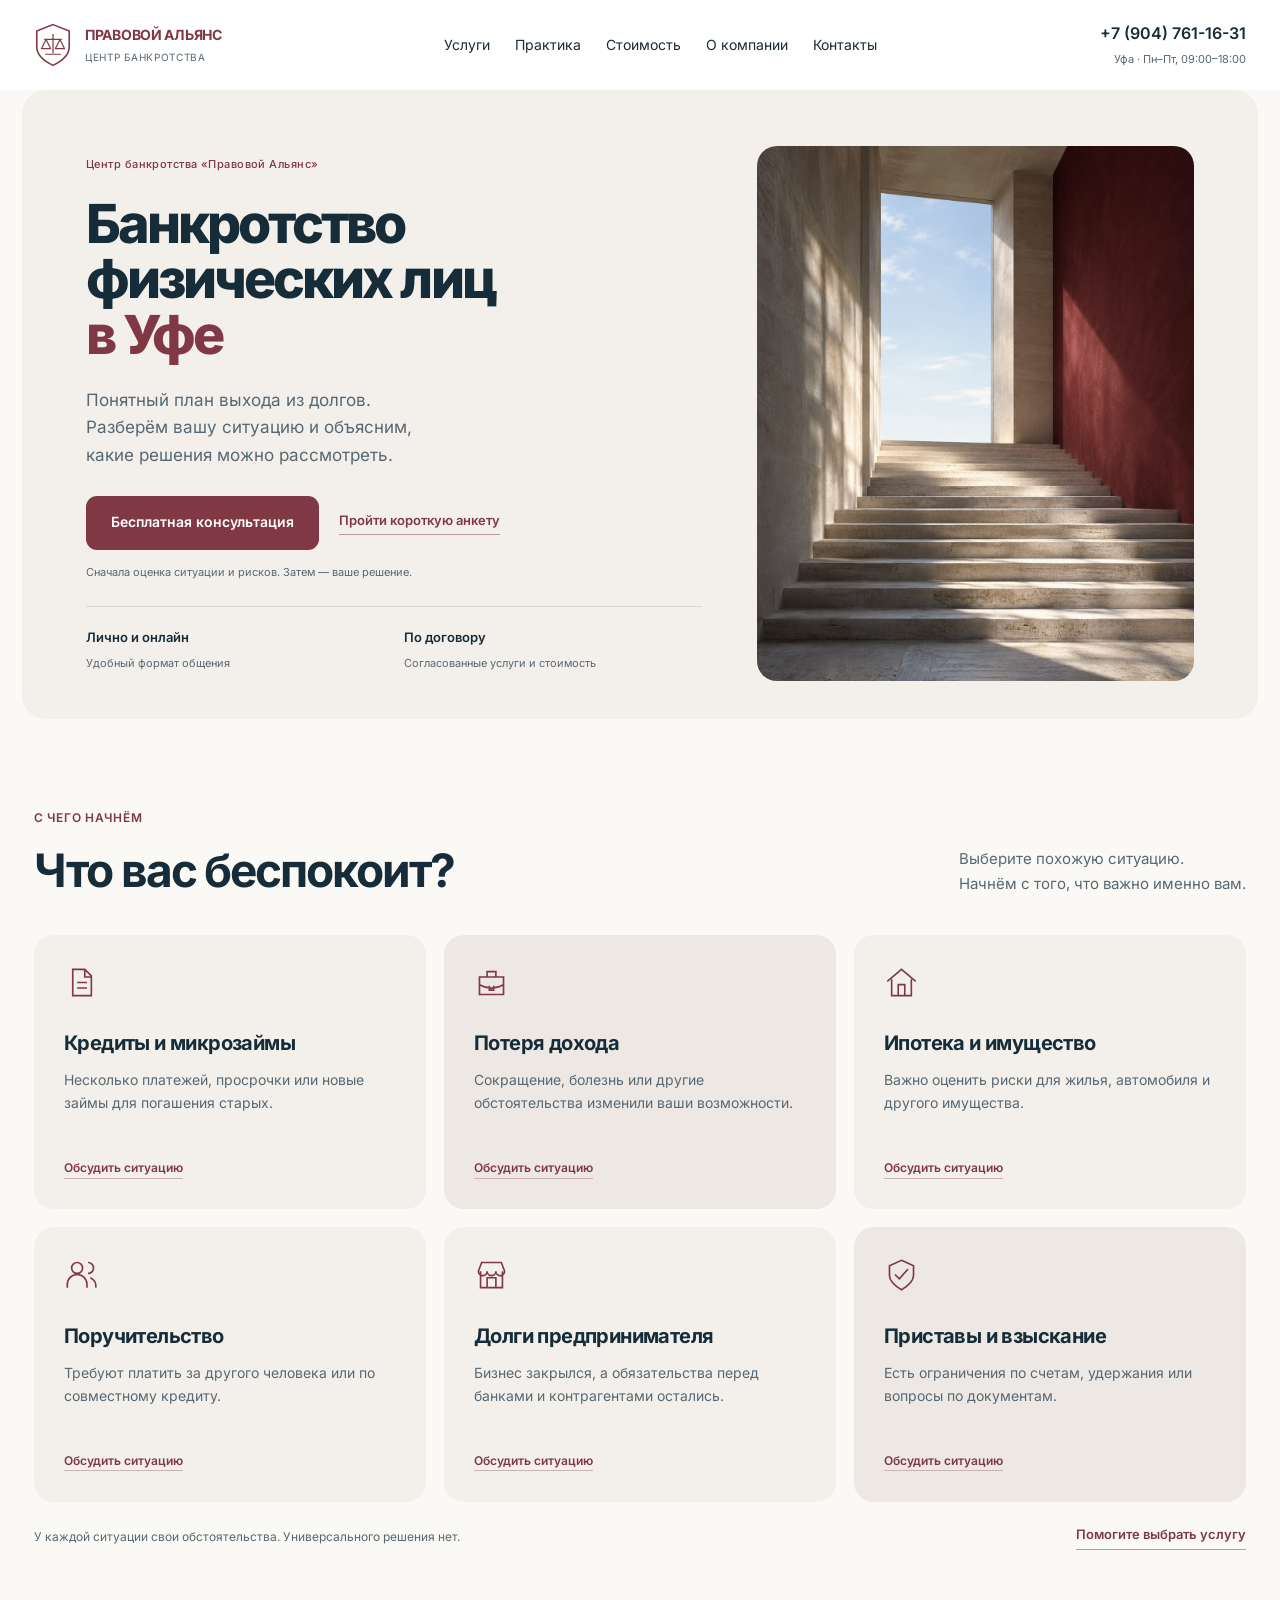
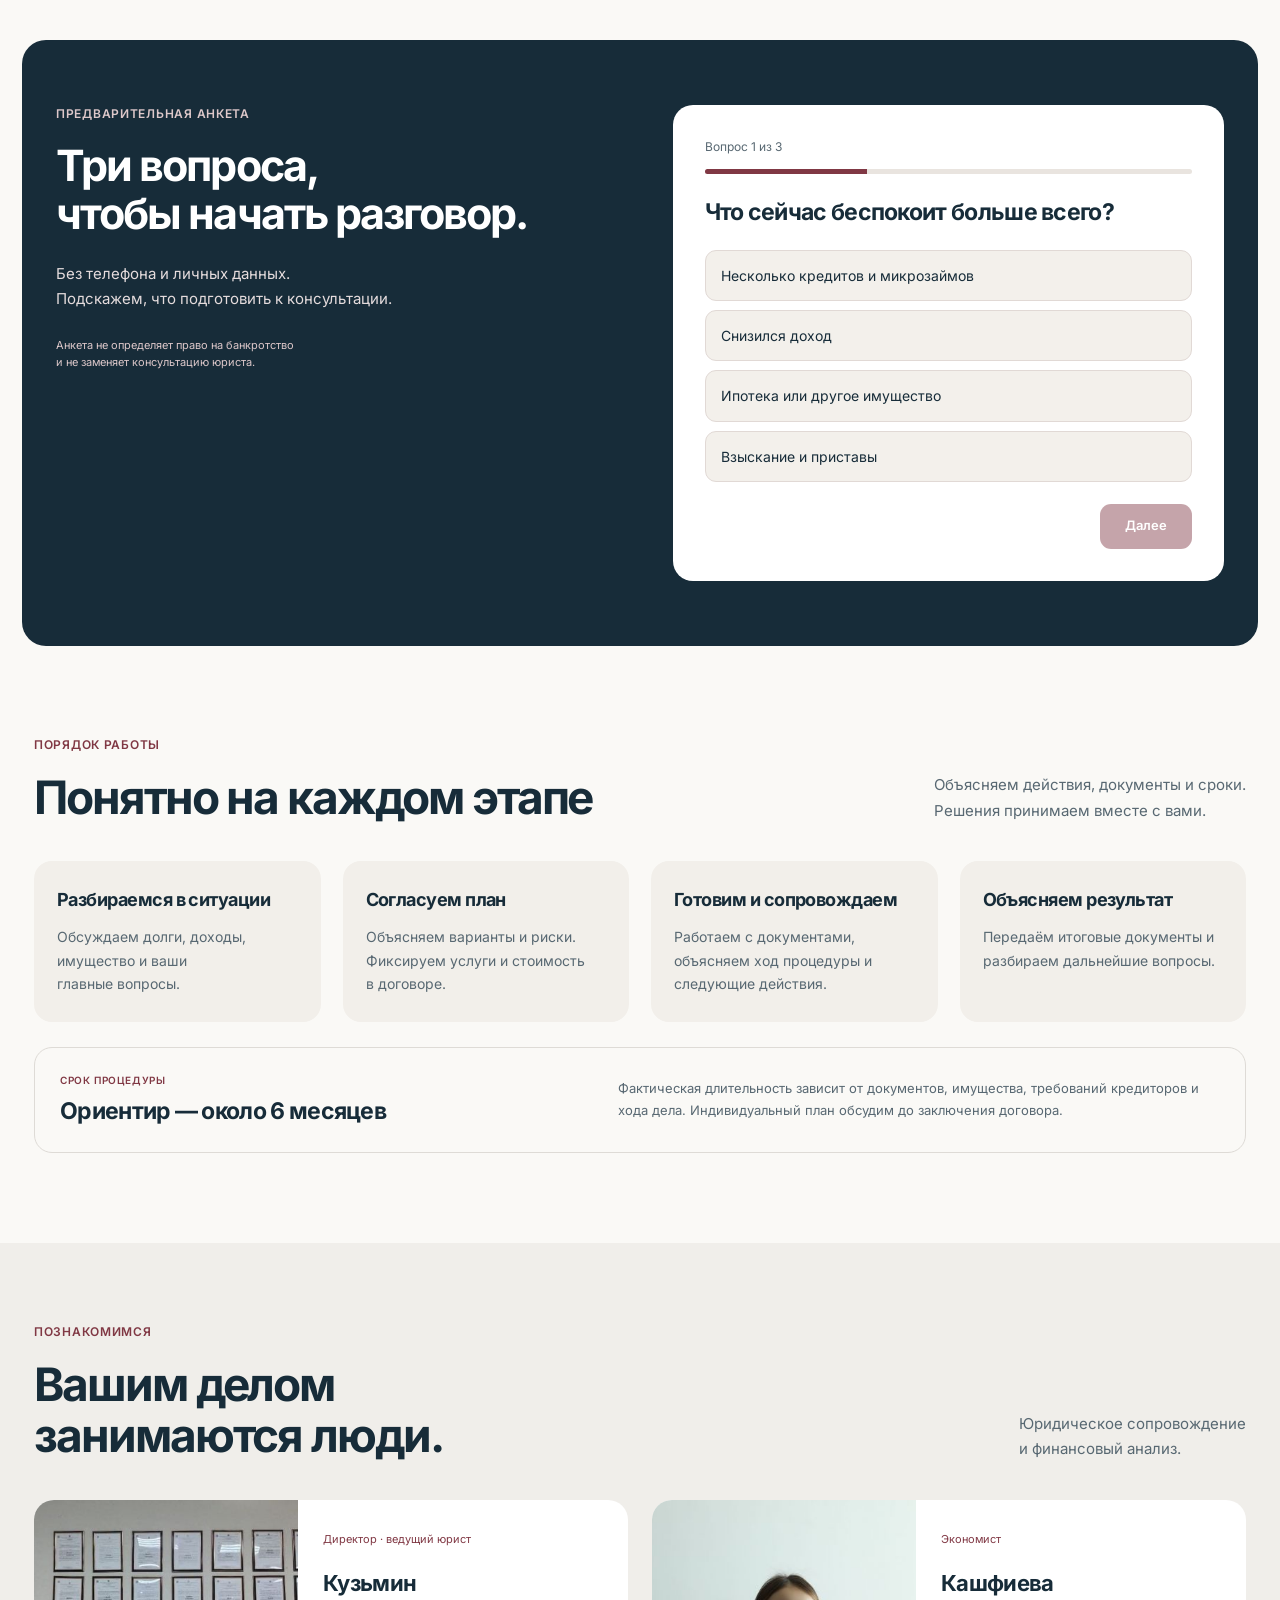
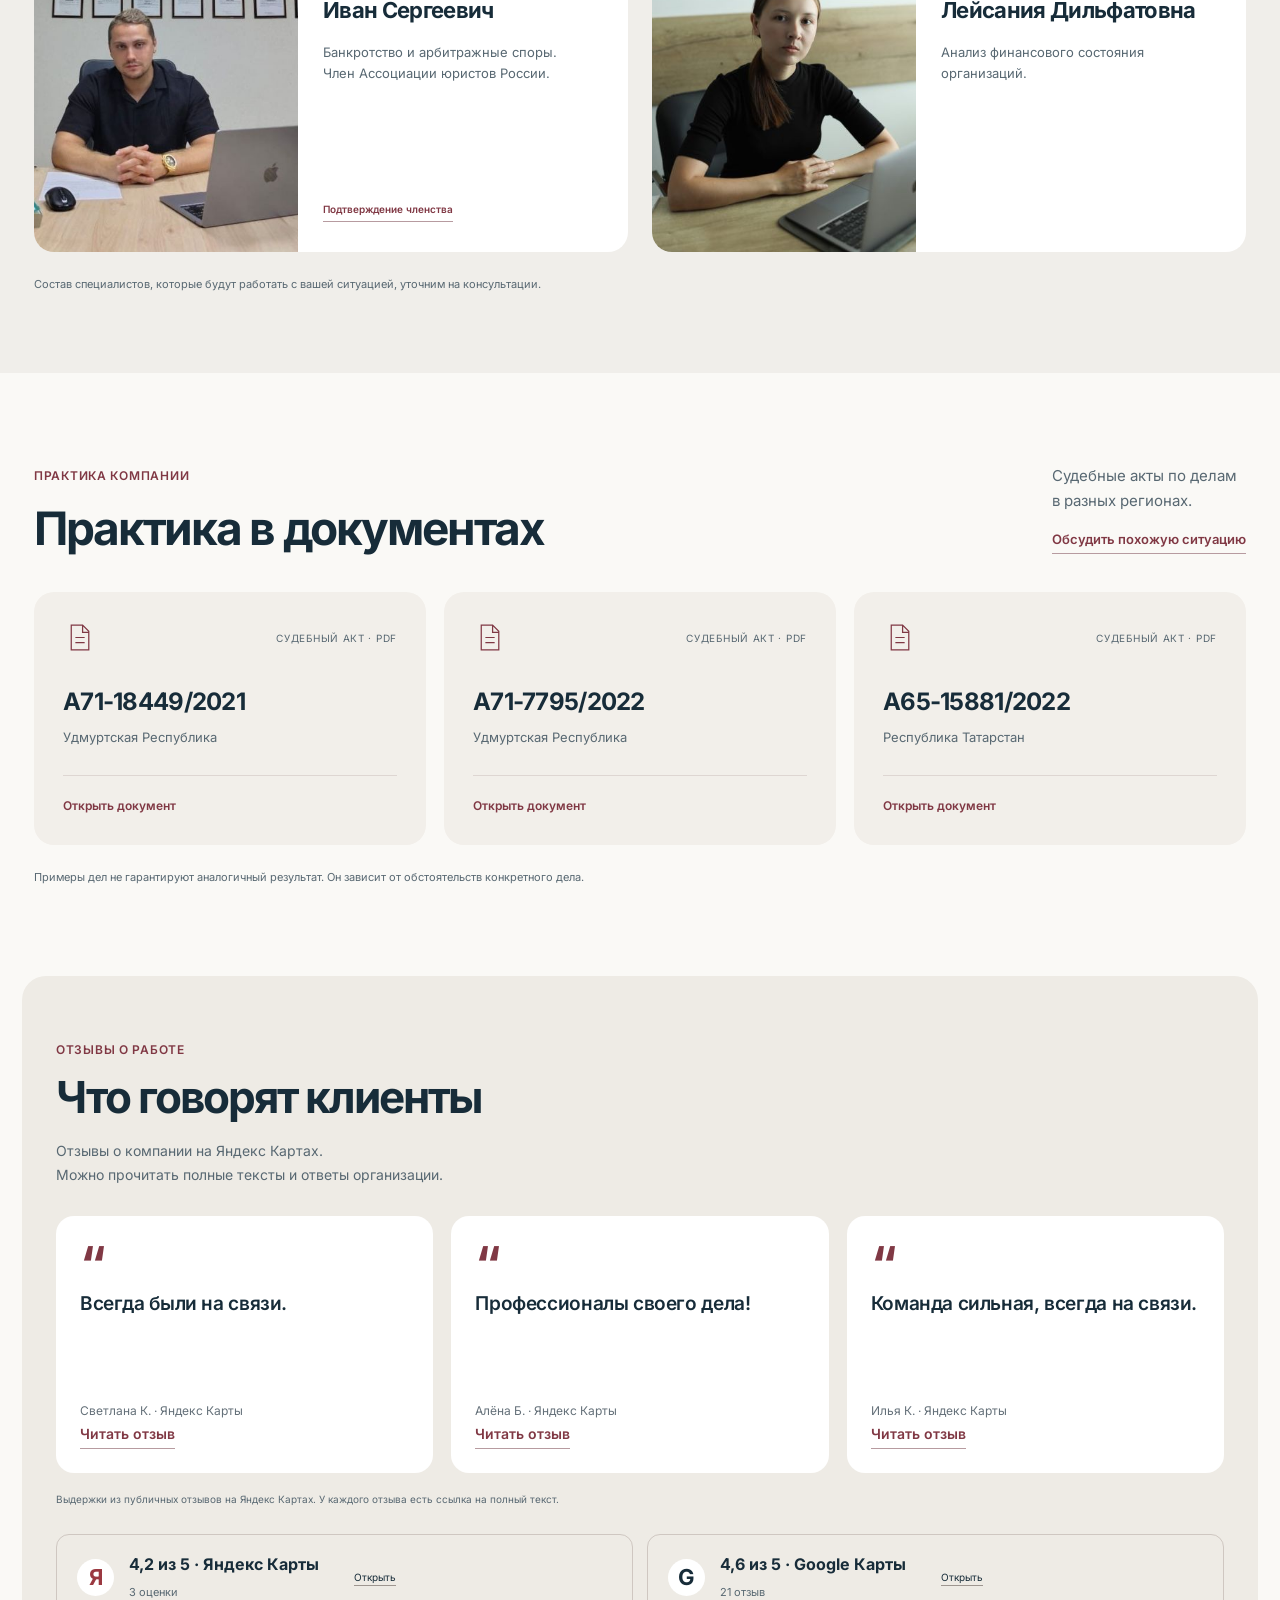
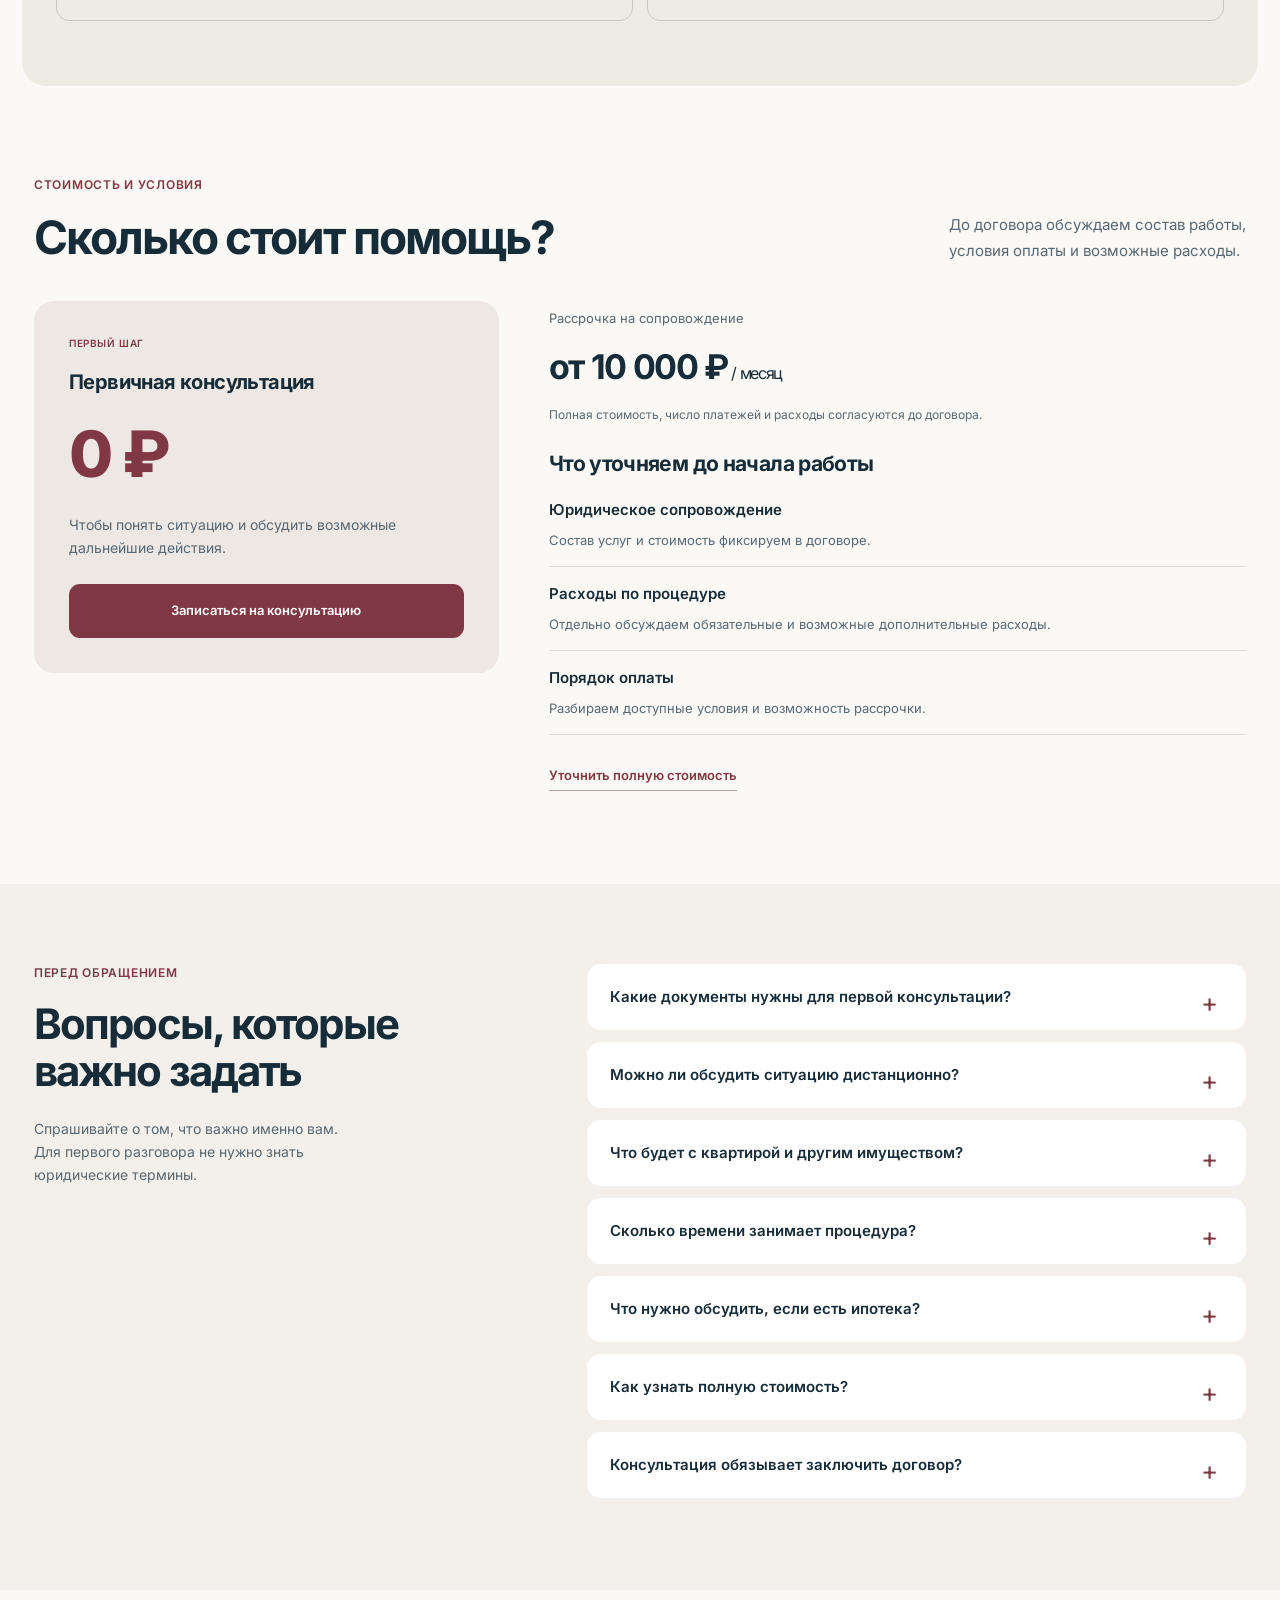
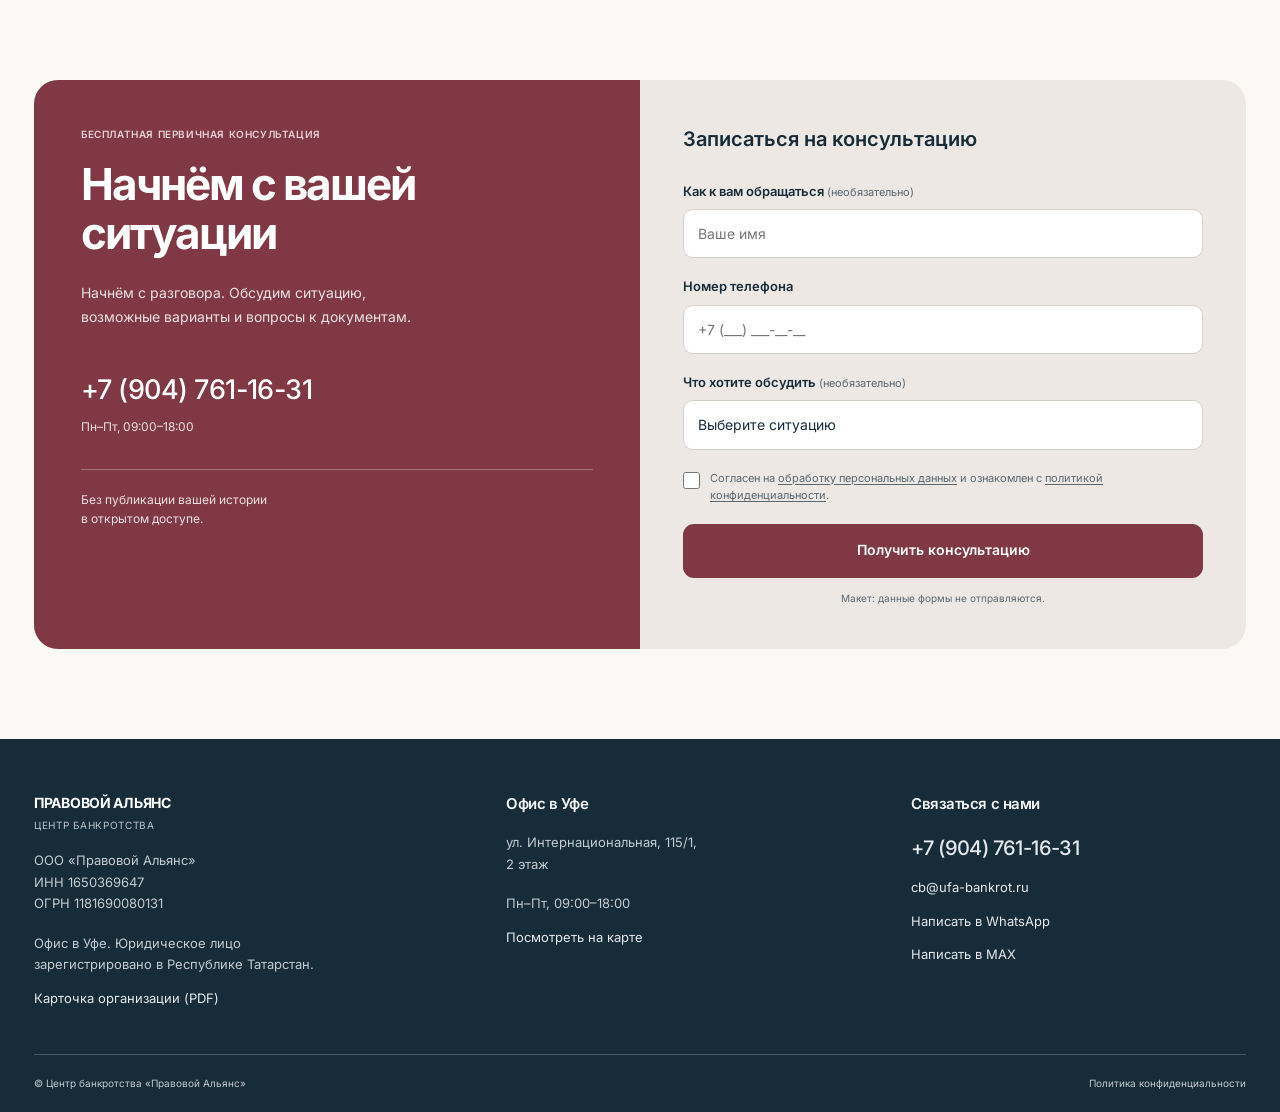
==== door.html @ 9d58b59b "Add alternative homepage with open doorway image" ====
<!doctype html>
<html lang="ru">
<head>
<meta charset="utf-8"><meta name="viewport" content="width=device-width,initial-scale=1">
<meta name="robots" content="noindex,nofollow"><meta name="theme-color" content="#172c39">
<title>Правовой Альянс — банкротство физических лиц в Уфе</title>
<meta name="description" content="Концепция главной страницы Центра банкротства «Правовой Альянс». Бесплатная первичная консультация в Уфе и дистанционно.">
<link rel="stylesheet" href="fonts.css"><link rel="stylesheet" href="styles.css?v=6">
<style>.hero-visual{padding-bottom:0!important}.hero-visual img{height:100%!important;object-position:center!important}</style></head>
<body>

<header class="header"><div class="wrap header-inner">
<a class="brand" href="#top" aria-label="Правовой Альянс — на главную"><svg width="41" height="48" viewBox="0 0 41 48" fill="none" aria-hidden="true"><path d="M20.5 2 38 9v17c0 9-9 16-17.5 20C12 42 3 35 3 26V9L20.5 2Z" stroke="currentColor" stroke-width="1.7"/><path d="M12 34h17M20.5 12v21M11 18h19M13 18 8 28h10l-5-10Zm15 0-5 10h10l-5-10Z" stroke="currentColor" stroke-width="1.3" stroke-linejoin="round"/></svg><span>ПРАВОВОЙ АЛЬЯНС<small>Центр банкротства</small></span></a>
<nav class="desktop-nav" aria-label="Основная навигация"><a href="#situations">Услуги</a><a href="#practice">Практика</a><a href="#price">Стоимость</a><a href="#team">О компании</a><a href="#contact">Контакты</a></nav>
<div class="header-contact"><a class="phone" href="tel:+79047611631">+7 (904) 761-16-31</a><span>Уфа · Пн–Пт, 09:00–18:00</span></div>
<button class="menu-toggle" id="menu-toggle" aria-label="Открыть меню" aria-expanded="false" aria-controls="mobile-nav"><span></span><span></span></button>
</div><nav id="mobile-nav" hidden aria-label="Мобильная навигация"><a href="#situations">Услуги</a><a href="#practice">Практика</a><a href="#price">Стоимость</a><a href="#team">О компании</a><a href="#contact">Контакты</a></nav></header>
<main id="top">
<section class="hero wrap">
<div class="hero-content"><p class="eyebrow"><span class="line"></span>Центр банкротства «Правовой Альянс»</p><h1>Банкротство<br> физических лиц<br> <span>в Уфе</span></h1><p class="hero-sub">Понятный план выхода из долгов.<br> Разберём вашу ситуацию и объясним,<br class="desktop-only"> какие решения можно рассмотреть.</p>
<div class="hero-actions"><a class="button primary" href="#consultation">Бесплатная консультация</a><a class="text-link" href="#quiz">Пройти короткую анкету</a></div><p class="microcopy">Сначала оценка ситуации и рисков. Затем — ваше решение.</p>
<div class="hero-facts"><div><strong>Лично и онлайн</strong><span>Удобный формат общения</span></div><div><strong>По договору</strong><span>Согласованные услуги и стоимость</span></div></div></div>
<div class="hero-visual"><div class="hero-wordmark" aria-hidden="true">ПРАВОВОЙ<br> АЛЬЯНС</div><img src="open-door.png" alt="Светлая лестница к открытому дверному проёму" fetchpriority="high"></div></section>
<section class="situations section wrap" id="situations"><div class="section-top"><div><p class="eyebrow">С чего начнём</p><h2>Что вас беспокоит?</h2></div><p class="section-lead">Выберите похожую ситуацию.<br> Начнём с того, что важно именно вам.</p></div>
<div class="situation-grid">
<button class="situation" data-situation="Кредиты и микрозаймы"><svg><use href="#i-doc"/></svg><h3>Кредиты и микрозаймы</h3><p>Несколько платежей, просрочки или новые займы для погашения старых.</p><span>Обсудить ситуацию</span></button>
<button class="situation" data-situation="Потеря дохода"><svg><use href="#i-case"/></svg><h3>Потеря дохода</h3><p>Сокращение, болезнь или другие обстоятельства изменили ваши возможности.</p><span>Обсудить ситуацию</span></button>
<button class="situation" data-situation="Ипотека и имущество"><svg><use href="#i-home"/></svg><h3>Ипотека и имущество</h3><p>Важно оценить риски для жилья, автомобиля и другого имущества.</p><span>Обсудить ситуацию</span></button>
<button class="situation" data-situation="Поручительство"><svg><use href="#i-people"/></svg><h3>Поручительство</h3><p>Требуют платить за другого человека или по совместному кредиту.</p><span>Обсудить ситуацию</span></button>
<button class="situation" data-situation="Долги предпринимателя"><svg><use href="#i-shop"/></svg><h3>Долги предпринимателя</h3><p>Бизнес закрылся, а обязательства перед банками и контрагентами остались.</p><span>Обсудить ситуацию</span></button>
<button class="situation" data-situation="Приставы и взыскание"><svg><use href="#i-shield"/></svg><h3>Приставы и взыскание</h3><p>Есть ограничения по счетам, удержания или вопросы по документам.</p><span>Обсудить ситуацию</span></button>
</div><div class="section-bottom"><p>У каждой ситуации свои обстоятельства. Универсального решения нет.</p><a href="#quiz" class="text-link">Помогите выбрать услугу</a></div></section>
<section class="quiz-section section" id="quiz"><div class="wrap quiz-grid"><div><p class="eyebrow">Предварительная анкета</p><h2>Три вопроса,<br> чтобы начать разговор.</h2><p>Без телефона и личных данных.<br> Подскажем, что подготовить к консультации.</p><span class="quiz-disclaimer">Анкета не определяет право на банкротство<br> и не заменяет консультацию юриста.</span></div><div class="quiz-card"><div class="quiz-progress" aria-label="Ход анкеты"><span class="quiz-step-text">Вопрос 1 из 3</span><div><i></i></div></div><h3 id="quiz-question" aria-live="polite"></h3><div id="quiz-options"></div><div class="quiz-controls"><button id="quiz-back" type="button" class="button secondary" hidden>Назад</button><button id="quiz-next" type="button" class="button primary">Далее</button></div><div id="quiz-result" hidden><h3>Вот с чего можно начать</h3><p id="quiz-summary"></p><ul id="quiz-checklist"></ul><a class="button primary" href="#consultation">Обсудить с юристом</a><button class="quiz-restart" type="button">Пройти заново</button></div></div></div></section><section class="consult-strip"><div class="wrap strip-inner"><div><p class="eyebrow">Первая консультация — бесплатно</p><h2>Разберём вашу ситуацию.<br> Обсудим возможные решения.</h2></div><div class="strip-details"><ul class="check-list"><li>Какие варианты стоит рассмотреть</li><li>Какие обстоятельства влияют на риски</li><li>Какие документы подготовить</li><li>Как складывается стоимость работы</li></ul><a href="#consultation" class="button light">Обсудить мою ситуацию</a></div></div></section>
<section class="section wrap process" id="process"><div class="section-top"><div><p class="eyebrow">Порядок работы</p><h2>Понятно на каждом этапе</h2></div><p class="section-lead">Объясняем действия, документы и сроки.<br> Решения принимаем вместе с вами.</p></div><div class="steps"><article><span class="step-dot"></span><h3>Разбираемся в ситуации</h3><p>Обсуждаем долги, доходы, имущество и ваши главные вопросы.</p></article><article><span class="step-dot"></span><h3>Согласуем план</h3><p>Объясняем варианты и риски. Фиксируем услуги и стоимость в договоре.</p></article><article><span class="step-dot"></span><h3>Готовим и сопровождаем</h3><p>Работаем с документами, объясняем ход процедуры и следующие действия.</p></article><article><span class="step-dot"></span><h3>Объясняем результат</h3><p>Передаём итоговые документы и разбираем дальнейшие вопросы.</p></article></div><div class="time-card"><div><span class="eyebrow">Срок процедуры</span><h3>Ориентир — около 6 месяцев</h3></div><p>Фактическая длительность зависит от документов, имущества, требований кредиторов и хода дела. Индивидуальный план обсудим до заключения договора.</p></div></section>
<section class="team-section" id="team"><div class="wrap"><div class="section-top"><div><p class="eyebrow">Познакомимся</p><h2>Вашим делом<br> занимаются люди.</h2></div><p class="section-lead">Юридическое сопровождение<br> и финансовый анализ.</p></div><div class="people-grid"><article class="person-card"><img src="ivan.jpeg" alt="Кузьмин Иван Сергеевич" loading="lazy"><div><span>Директор · ведущий юрист</span><h3>Кузьмин<br> Иван Сергеевич</h3><p>Банкротство и арбитражные споры.<br> Член Ассоциации юристов России.</p><a class="text-link" href="https://alrf16.ru/vruchenie-udostovereniya-chlena-ayur-5/" target="_blank" rel="noopener">Подтверждение членства</a></div></article><article class="person-card"><img src="leysania.jpg" alt="Кашфиева Лейсания Дильфатовна" loading="lazy"><div><span>Экономист</span><h3>Кашфиева<br> Лейсания Дильфатовна</h3><p>Анализ финансового состояния<br> организаций.</p></div></article></div><p class="section-footnote">Состав специалистов, которые будут работать с вашей ситуацией, уточним на консультации.</p></div></section>
<section class="section wrap practice" id="practice"><div class="section-top"><div><p class="eyebrow">Практика компании</p><h2>Практика в документах</h2></div><div><p class="section-lead">Судебные акты по делам<br> в разных регионах.</p><a class="text-link" href="#consultation">Обсудить похожую ситуацию</a></div></div><div class="case-grid">
<a class="case" href="A71-18449-2021.pdf" target="_blank" rel="noopener"><div class="doc-head"><svg><use href="#i-doc"/></svg><span>Судебный акт · PDF</span></div><h3>А71-18449/2021</h3><p>Удмуртская Республика</p><span class="case-link">Открыть документ</span></a>
<a class="case" href="A71-7795-2022.pdf" target="_blank" rel="noopener"><div class="doc-head"><svg><use href="#i-doc"/></svg><span>Судебный акт · PDF</span></div><h3>А71-7795/2022</h3><p>Удмуртская Республика</p><span class="case-link">Открыть документ</span></a>
<a class="case" href="A65-15881-2022.pdf" target="_blank" rel="noopener"><div class="doc-head"><svg><use href="#i-doc"/></svg><span>Судебный акт · PDF</span></div><h3>А65-15881/2022</h3><p>Республика Татарстан</p><span class="case-link">Открыть документ</span></a></div><p class="section-footnote">Примеры дел не гарантируют аналогичный результат. Он зависит от обстоятельств конкретного дела.</p></section>
<section class="reviews-section" id="reviews"><div class="wrap review-grid"><div><p class="eyebrow">Отзывы о работе</p><h2>Что говорят клиенты</h2><p>Отзывы о компании на Яндекс Картах.<br> Можно прочитать полные тексты и ответы организации.</p></div><div class="review-excerpts"><article><span class="quote-mark">“</span><blockquote>Всегда были на связи.</blockquote><p>Светлана К. · Яндекс Карты</p><a class="text-link review-source" href="https://yandex.com.ge/maps/org/243749210265/reviews?reviews%5BpublicId%5D=xudrmp04kevemx0e9jx2cjfwvg&amp;utm_source=review" target="_blank" rel="noopener" aria-label="Читать полный отзыв: Светлана К.">Читать отзыв</a></article><article><span class="quote-mark">“</span><blockquote>Профессионалы своего дела!</blockquote><p>Алёна Б. · Яндекс Карты</p><a class="text-link review-source" href="https://yandex.com.ge/maps/org/243749210265/reviews?reviews%5BpublicId%5D=649eyd5jb0n09py1egmyrx7hmc&amp;utm_source=review" target="_blank" rel="noopener" aria-label="Читать полный отзыв: Алёна Б.">Читать отзыв</a></article><article><span class="quote-mark">“</span><blockquote>Команда сильная, всегда на связи.</blockquote><p>Илья К. · Яндекс Карты</p><a class="text-link review-source" href="https://yandex.com.ge/maps/org/243749210265/reviews?reviews%5BpublicId%5D=hng1hm1mugz5e9rcgwqc24f4zw&amp;utm_source=review" target="_blank" rel="noopener" aria-label="Читать полный отзыв: Илья К.">Читать отзыв</a></article><small>Выдержки из публичных отзывов на Яндекс Картах. У каждого отзыва есть ссылка на полный текст.</small></div><div class="review-links"><a href="https://yandex.ru/maps/org/tsentr_bankrotstva/243749210265/reviews/" target="_blank" rel="noopener"><span class="review-icon ya">Я</span><div><strong>4,2 из 5 · Яндекс Карты</strong><small>3 оценки</small></div><span class="external-label">Открыть</span></a><a href="https://www.google.com/maps/place/%E2%9C%94%D0%91%D0%90%D0%9D%D0%9A%D0%A0%D0%9E%D0%A2%D0%A1%D0%A2%D0%92%D0%9E+%D0%A4%D0%98%D0%97%D0%98%D0%A7%D0%95%D0%A1%D0%9A%D0%98%D0%A5+%D0%9B%D0%98%D0%A6%7C%D0%A6%D0%B5%D0%BD%D1%82%D1%80+%D0%91%D0%B0%D0%BD%D0%BA%D1%80%D0%BE%D1%82%D1%81%D1%82%D0%B2%D0%B0/@54.7390733,55.9616724,926m/data=!3m1!1e3!4m6!3m5!1s0x43c16f59ecb9085b:0xac8a3d1f1ca92d43!8m2!3d54.8078779!4d56.1004873!16s%2Fg%2F11yhrl5j8z?entry=ttu&amp;g_ep=EgoyMDI2MDkxNS4wIKXMDSoASAFQAw%3D%3D" target="_blank" rel="noopener"><span class="review-icon">G</span><div><strong>4,6 из 5 · Google Карты</strong><small>21 отзыв</small></div><span class="external-label">Открыть</span></a></div></div></section>
<section class="section wrap price-section" id="price"><div class="section-top"><div><p class="eyebrow">Стоимость и условия</p><h2>Сколько стоит помощь?</h2></div><p class="section-lead">До договора обсуждаем состав работы,<br> условия оплаты и возможные расходы.</p></div><div class="price-grid"><div class="price-card"><span class="eyebrow">Первый шаг</span><h3>Первичная консультация</h3><div class="price-value">0 ₽</div><p>Чтобы понять ситуацию и обсудить возможные дальнейшие действия.</p><a href="#consultation" class="button primary">Записаться на консультацию</a></div><div class="price-explanation"><div class="monthly-price"><span>Рассрочка на сопровождение</span><strong>от 10 000 ₽<small> / месяц</small></strong><p>Полная стоимость, число платежей и расходы согласуются до договора.</p></div><h3>Что уточняем до начала работы</h3><dl><div><dt>Юридическое сопровождение</dt><dd>Состав услуг и стоимость фиксируем в договоре.</dd></div><div><dt>Расходы по процедуре</dt><dd>Отдельно обсуждаем обязательные и возможные дополнительные расходы.</dd></div><div><dt>Порядок оплаты</dt><dd>Разбираем доступные условия и возможность рассрочки.</dd></div></dl><a class="text-link" href="#consultation">Уточнить полную стоимость</a></div></div></section>
<section class="faq-section"><div class="wrap faq-grid"><div><p class="eyebrow">Перед обращением</p><h2>Вопросы, которые<br> важно задать</h2><p>Спрашивайте о том, что важно именно вам.<br> Для первого разговора не нужно знать<br> юридические термины.</p></div><div class="faq-list"><details><summary>Какие документы нужны для первой консультации?</summary><p>Можно начать с описания ситуации: какие есть долги, доходы и имущество. На консультации уточним, какие сведения и документы понадобятся дальше.</p></details><details><summary>Можно ли обсудить ситуацию дистанционно?</summary><p>Да. Формат первого разговора и дальнейшего обмена документами согласуем отдельно.</p></details><details><summary>Что будет с квартирой и другим имуществом?</summary><p>Это один из вопросов для индивидуального разбора. Сообщите об ипотеке, имуществе и недавних сделках: без этих сведений нельзя оценить вашу ситуацию.</p></details><details><summary>Сколько времени занимает процедура?</summary><p>Ориентир — около шести месяцев. Срок может меняться в зависимости от обстоятельств дела. До начала работы обсудим этапы и возможные причины задержек.</p></details><details><summary>Что нужно обсудить, если есть ипотека?</summary><p>Условия ипотечного договора, платежи, задолженность и другие обязательства. Возможные варианты оцениваются индивидуально: сохранение жилья нельзя обещать без изучения документов.</p></details><details><summary>Как узнать полную стоимость?</summary><p>Обсудим состав услуг и расходы применительно к вашей ситуации. Перед подписанием договора важно уточнить общую стоимость, порядок оплаты и что входит в сопровождение.</p></details><details><summary>Консультация обязывает заключить договор?</summary><p>На первом разговоре вы знакомитесь со специалистом и получаете информацию. Решение о дальнейшем сотрудничестве принимаете после обсуждения условий.</p></details></div></div></section>
<section class="consultation section wrap" id="consultation"><div class="consult-card"><div class="consult-copy"><p class="eyebrow">Бесплатная первичная консультация</p><h2>Начнём с вашей<br> ситуации</h2><p>Начнём с разговора. Обсудим ситуацию,<br> возможные варианты и вопросы к документам.</p><a class="consult-phone" href="tel:+79047611631">+7 (904) 761-16-31</a><span class="office-hours">Пн–Пт, 09:00–18:00</span><div class="consult-small">Без публикации вашей истории<br> в открытом доступе.</div></div><form id="consult-form" novalidate><p class="form-title">Записаться на консультацию</p><label for="name">Как к вам обращаться <span>(необязательно)</span></label><input id="name" name="name" autocomplete="given-name" placeholder="Ваше имя" maxlength="60"><label for="phone">Номер телефона</label><input id="phone" name="phone" type="tel" inputmode="tel" autocomplete="tel" placeholder="+7 (___) ___-__-__" required aria-describedby="phone-error"><p id="phone-error" class="field-error" hidden>Укажите номер телефона: от 10 до 15 цифр.</p><label for="situation">Что хотите обсудить <span>(необязательно)</span></label><select id="situation" name="situation"><option value="">Выберите ситуацию</option><option>Кредиты и микрозаймы</option><option>Потеря дохода</option><option>Ипотека и имущество</option><option>Поручительство</option><option>Долги предпринимателя</option><option>Приставы и взыскание</option><option>Другой вопрос</option></select><label class="consent"><input id="consent" type="checkbox" required><span>Согласен на <a href="soglasie-na-obrabotku-personalnyh-dannyh-1.pdf" target="_blank" rel="noopener">обработку персональных данных</a> и ознакомлен с <a href="politika-1.pdf" target="_blank" rel="noopener">политикой конфиденциальности</a>.</span></label><p id="consent-error" class="field-error" hidden>Для записи необходимо ваше согласие.</p><button type="submit" class="button primary">Получить консультацию</button><p class="form-note">Макет: данные формы не отправляются.</p><div class="form-result" id="form-result" role="status" hidden></div></form></div></section>
</main>
<footer id="contact"><div class="wrap"><div class="footer-top"><div><a class="brand" href="#top"><span>ПРАВОВОЙ АЛЬЯНС<small>Центр банкротства</small></span></a><p>ООО «Правовой Альянс»<br> ИНН 1650369647<br> ОГРН 1181690080131</p><p class="registration-note">Офис в Уфе. Юридическое лицо зарегистрировано в Республике Татарстан.</p><a href="organization-card.pdf" download>Карточка организации (PDF)</a></div><div><h3>Офис в Уфе</h3><p>ул. Интернациональная, 115/1,<br> 2 этаж</p><p>Пн–Пт, 09:00–18:00</p><a href="https://yandex.ru/maps/?text=%D0%A3%D1%84%D0%B0%2C%20%D0%98%D0%BD%D1%82%D0%B5%D1%80%D0%BD%D0%B0%D1%86%D0%B8%D0%BE%D0%BD%D0%B0%D0%BB%D1%8C%D0%BD%D0%B0%D1%8F%20%D1%83%D0%BB%D0%B8%D1%86%D0%B0%2C%20115/1" target="_blank" rel="noopener">Посмотреть на карте</a></div><div><h3>Связаться с нами</h3><a class="footer-phone" href="tel:+79047611631">+7 (904) 761-16-31</a><a href="mailto:cb@ufa-bankrot.ru">cb@ufa-bankrot.ru</a><a href="https://wa.me/79047611631" target="_blank" rel="noopener">Написать в WhatsApp</a><a href="https://max.ru/u/f9LHodD0cOLj_3RrU-ZdIrOv7_N4XX3JvkWIvaywaDRDBXYqWbXvtmwa2tY" target="_blank" rel="noopener">Написать в MAX</a></div></div><div class="footer-bottom"><span>© Центр банкротства «Правовой Альянс»</span><a href="politika-1.pdf" target="_blank" rel="noopener">Политика конфиденциальности</a></div></div></footer>
<div class="mobile-cta"><a href="tel:+79047611631">Позвонить</a><a href="#consultation">Бесплатная консультация</a></div>

<svg class="svg-library" xmlns="http://www.w3.org/2000/svg"><symbol id="i-doc" viewBox="0 0 32 32"><path d="M8 4h11l6 6v18H8V4Zm11 0v7h6M12 16h9M12 21h9"/></symbol><symbol id="i-case" viewBox="0 0 32 32"><path d="M5 11h22v16H5V11Zm7 0V6h8v5M5 18c7 4 15 4 22 0M14 19v4h4v-4"/></symbol><symbol id="i-home" viewBox="0 0 32 32"><path d="m3 15 13-11 13 11M7 13v15h18V13M13 28V18h6v10"/></symbol><symbol id="i-people" viewBox="0 0 32 32"><circle cx="12" cy="10" r="5"/><path d="M3 28v-3a9 9 0 0 1 18 0v3M22 5a5 5 0 0 1 0 10M24 19a8 8 0 0 1 5 9"/></symbol><symbol id="i-shop" viewBox="0 0 32 32"><path d="M6 13v15h20V13M4 13l3-8h18l3 8M4 13a4 4 0 0 0 8 0 4 4 0 0 0 8 0 4 4 0 0 0 8 0M12 28v-9h8v9"/></symbol><symbol id="i-shield" viewBox="0 0 32 32"><path d="m16 3 11 5v9c0 6-6 10-11 13C11 27 5 23 5 17V8l11-5Z"/><path d="m10 16 4 4 8-9"/></symbol></svg>
<script src="app.js"></script>
</body></html>
---- fonts.css ----
@font-face {
  font-family: 'Inter';
  font-style: normal;
  font-weight: 400;
  font-display: swap;
  src: url(inter-0.woff2) format('truetype');
}
@font-face {
  font-family: 'Inter';
  font-style: normal;
  font-weight: 500;
  font-display: swap;
  src: url(inter-1.woff2) format('truetype');
}
@font-face {
  font-family: 'Inter';
  font-style: normal;
  font-weight: 600;
  font-display: swap;
  src: url(inter-2.woff2) format('truetype');
}
@font-face {
  font-family: 'Inter';
  font-style: normal;
  font-weight: 700;
  font-display: swap;
  src: url(inter-3.woff2) format('truetype');
}
@font-face {
  font-family: 'Inter';
  font-style: normal;
  font-weight: 800;
  font-display: swap;
  src: url(inter-4.woff2) format('truetype');
}
---- styles.css ----
:root{--ink:#172c39;--muted:#586872;--wine:#803844;--wine-dark:#632933;--paper:#faf9f6;--line:#dcdedc;--serif:Georgia,'Times New Roman',serif;--sans:Arial,Helvetica,sans-serif}*{box-sizing:border-box}html{scroll-behavior:smooth;scroll-padding-top:100px}body{margin:0;color:var(--ink);font:17px/1.65 var(--sans);background:var(--paper)}a{color:inherit;text-decoration:none}button,input,select{font:inherit}button,a,input,select,summary{-webkit-tap-highlight-color:transparent}button{cursor:pointer}a:focus-visible,button:focus-visible,summary:focus-visible,input:focus-visible,select:focus-visible{outline:3px solid #b97d40;outline-offset:5px}img{display:block;max-width:100%}p,h1,h2,h3{margin:0}h1,h2{font-family:var(--serif);font-weight:400;letter-spacing:-.045em;line-height:1.12}h1{font-size:clamp(46px,4.65vw,70px)}h1 em{color:var(--wine);font-weight:400}h2{font-size:clamp(36px,3.5vw,49px)}h3{font-size:20px;line-height:1.35;letter-spacing:-.02em}p{text-wrap:pretty}.wrap{max-width:1232px;margin:auto;padding:0 36px}.section{padding-top:100px;padding-bottom:100px}.eyebrow{font:600 12px/1.5 var(--sans);letter-spacing:.14em;text-transform:uppercase;color:var(--wine);margin-bottom:22px}.preview-bar{min-height:31px;background:var(--ink);color:#e7edf0;text-align:center;display:flex;align-items:center;justify-content:center;gap:20px;font-size:11px;letter-spacing:.03em;padding:5px 15px}.preview-bar span{opacity:.65}.preview-bar button{border:0;background:none;color:#e7edf0;border-bottom:1px solid #aab8bf;padding:0;font-size:11px}.header{background:rgba(250,249,246,.97);border-bottom:1px solid var(--line);position:sticky;top:0;z-index:20;backdrop-filter:blur(12px)}.header-inner{height:96px;display:flex;align-items:center;justify-content:space-between;gap:24px}.brand{display:flex;align-items:center;gap:13px;color:var(--wine);flex-shrink:0}.brand>span{font-size:15px;letter-spacing:.05em;font-weight:700;line-height:1.3}.brand small{display:block;font-size:11px;letter-spacing:.11em;font-weight:400;color:var(--ink);text-transform:uppercase;margin-top:7px}.desktop-nav{display:flex;gap:23px;font-size:13px}.desktop-nav a{padding:14px 0}.desktop-nav a:hover{color:var(--wine)}.header-contact{text-align:right;line-height:1.35}.phone{font-size:17px;font-weight:600;white-space:nowrap}.header-contact span{display:block;font-size:11px;color:var(--muted);margin-top:7px}.menu-toggle{display:none}.hero{padding-top:54px;padding-bottom:65px;display:grid;grid-template-columns:1.22fr 1fr;gap:34px;align-items:stretch}.hero-content{padding:24px 0 0}.hero .eyebrow{display:flex;align-items:center;gap:12px;font-size:11px}.line{width:31px;height:1px;background:var(--wine)}.hero-sub{font-size:18px;color:var(--muted);line-height:1.7;margin-top:26px}.hero-actions{display:flex;align-items:center;gap:26px;margin-top:32px}.button{display:inline-flex;align-items:center;justify-content:center;min-height:54px;padding:14px 24px;border:1px solid transparent;font-size:14px;line-height:1.35;font-weight:600;transition:background .2s,transform .2s;cursor:pointer;border-radius:2px}.button:hover{transform:translateY(-2px)}.primary{background:var(--wine);color:white}.primary:hover{background:var(--wine-dark)}.text-link{font-size:13px;font-weight:600;border-bottom:1px solid #a8b0b3;padding-bottom:4px;line-height:1.5;display:inline-block}.text-link:hover{color:var(--wine);border-color:var(--wine)}.microcopy{font-size:12px;color:var(--muted);margin-top:13px}.hero-facts{display:flex;gap:32px;border-top:1px solid var(--line);margin-top:38px;padding-top:24px}.hero-facts div{flex:1}.hero-facts strong{display:block;font-size:13px;font-weight:600}.hero-facts span{font-size:11px;color:var(--muted)}.hero-visual{position:relative;min-height:590px;background:#e7e4df;overflow:hidden}.hero-visual img{width:100%;height:100%;position:absolute;object-fit:cover}.visual-caption{position:absolute;bottom:23px;left:25px;right:25px;background:rgba(250,249,246,.94);backdrop-filter:blur(10px);padding:20px 22px;border-left:2px solid var(--wine)}.visual-caption span{font-size:10px;text-transform:uppercase;letter-spacing:.15em;color:var(--wine)}.visual-caption p{margin-top:7px;line-height:1.45;font-size:18px}.visual-caption strong{font-weight:500}.section-top{display:flex;justify-content:space-between;align-items:flex-end;gap:36px;margin-bottom:42px}.section-lead{font-size:15px;line-height:1.8;color:var(--muted);max-width:440px}.situations{border-top:1px solid var(--line)}.situation-grid{display:grid;grid-template-columns:repeat(3,1fr);gap:0;border-top:1px solid var(--line);border-left:1px solid var(--line)}.situation{padding:29px 28px 25px;background:transparent;border:0;border-bottom:1px solid var(--line);border-right:1px solid var(--line);text-align:left;color:var(--ink);transition:background .2s}.situation:hover{background:#eeefeb}.situation svg{width:34px;height:34px;stroke:var(--wine);stroke-width:1.25;fill:none;margin-bottom:18px}.situation h3{font-size:18px}.situation p{font-size:14px;color:var(--muted);margin-top:11px;line-height:1.7;min-height:70px}.situation>span{font-size:11px;color:var(--wine);font-weight:600;display:inline-block;margin-top:19px;border-bottom:1px solid #cbb2b6}.section-bottom{display:flex;justify-content:space-between;gap:22px;margin-top:23px;align-items:center}.section-bottom p,.section-footnote{font-size:12px;color:var(--muted)}.consult-strip{background:var(--ink);color:white;padding:64px 0}.strip-inner{display:grid;grid-template-columns:1.2fr 1fr;align-items:center;gap:70px}.consult-strip .eyebrow{color:#d2a9ad}.consult-strip h2{font-size:41px;line-height:1.2}.check-list{list-style:none;margin:0 0 26px;padding:0;font-size:14px}.check-list li{position:relative;padding-left:27px;margin:9px 0;color:#dce3e7}.check-list li:before{content:'✓';position:absolute;left:0;color:#d2a9ad}.light{background:#faf9f6;color:var(--ink)}.light:hover{background:#e3e9ea}.steps{display:grid;grid-template-columns:repeat(4,1fr);gap:30px}.steps article{border-top:1px solid var(--line);position:relative;padding-top:32px}.step-dot{width:8px;height:8px;background:var(--wine);border-radius:50%;position:absolute;top:-4px;left:0;box-shadow:0 0 0 6px var(--paper)}.steps h3{font-size:17px;margin-bottom:13px;max-width:190px}.steps p{font-size:14px;color:var(--muted)}.team-section{background:#eceeea;padding:80px 0}.team-grid{display:grid;grid-template-columns:1fr 1.2fr;gap:76px;align-items:center}.team-photo{position:relative}.team-photo img{width:100%;height:465px;object-fit:cover;object-position:center 70%}.team-photo>p{font-size:11px;color:var(--muted);margin-top:11px}.team-copy h2{font-size:42px}.large-copy{font-family:var(--serif);font-size:25px;line-height:1.3;margin-top:25px}.team-copy>p:not(.eyebrow):not(.large-copy){font-size:15px;color:var(--muted);margin-top:14px;max-width:470px}.person{border-left:2px solid var(--wine);padding-left:20px;margin:27px 0 18px}.person>span{font-size:11px;color:var(--muted)}.person h3{font-size:19px;margin:3px 0}.person p{font-size:12px;color:var(--muted)}.team-note{border-top:1px solid #d2d7d3;display:flex;gap:15px;margin-top:27px;padding-top:20px}.team-note svg{width:30px;height:30px;stroke:var(--wine);fill:none;stroke-width:1.2;flex-shrink:0}.team-note p{font-size:12px;color:var(--muted)}.practice .section-top .text-link{margin-top:20px}.case-grid{display:grid;grid-template-columns:repeat(3,1fr);gap:20px}.case{background:white;border:1px solid var(--line);padding:27px 25px;transition:border-color .2s}.case:hover{border-color:var(--wine)}.doc-head{display:flex;align-items:center;justify-content:space-between;margin-bottom:32px}.doc-head svg{width:33px;height:33px;stroke:var(--wine);stroke-width:1.2;fill:none}.doc-head span{font-size:10px;text-transform:uppercase;letter-spacing:.07em;color:var(--muted)}.case h3{font-family:var(--serif);font-size:26px;font-weight:400;letter-spacing:-.03em}.case p{font-size:12px;color:var(--muted);margin-top:8px}.case-link{display:block;border-top:1px solid var(--line);padding-top:20px;margin-top:27px;font-size:12px;font-weight:600;color:var(--wine)}.section-footnote{margin-top:23px}.reviews-section{background:#f0eeea;padding:55px 0}.review-grid{display:grid;grid-template-columns:1.2fr 1fr;gap:65px;align-items:center}.reviews-section .eyebrow{margin-bottom:14px}.reviews-section h2{font-size:40px}.reviews-section p:not(.eyebrow){font-size:14px;color:var(--muted);margin-top:17px}.review-links>a{display:flex;align-items:center;gap:18px;padding:20px 0;border-bottom:1px solid #d4d6d2}.review-links>a:first-child{border-top:1px solid #d4d6d2}.review-icon{font-size:25px;font-weight:700;display:flex;align-items:center;justify-content:center;width:43px;height:43px;background:white;border-radius:50%}.ya{color:#9b3941}.gis{color:#3e6959}.review-links strong{font-size:16px;display:block}.review-links small{font-size:11px;color:var(--muted)}.external-label{margin-left:auto;font-size:11px;border-bottom:1px solid #a8b0b3}.price-grid{display:grid;grid-template-columns:1fr 1.2fr;gap:60px;align-items:start}.price-card{background:#f0eeea;border-top:3px solid var(--wine);padding:33px}.price-card h3{font-size:19px}.price-card .eyebrow{display:block;font-size:10px;margin-bottom:18px}.price-value{font-family:var(--serif);font-size:48px;letter-spacing:-.04em;margin:15px 0}.price-card p{font-size:14px;color:var(--muted);margin-bottom:25px}.price-explanation{padding:3px 0}.price-explanation h3{font-size:22px;margin-bottom:5px}.price-explanation dl{margin:0 0 26px}.price-explanation dl>div{padding:20px 0;border-bottom:1px solid var(--line)}dt{font-size:15px;font-weight:600}dd{font-size:13px;color:var(--muted);margin:7px 0 0}.faq-section{padding:80px 0;background:#f0f2ef}.faq-grid{display:grid;grid-template-columns:1fr 1.35fr;gap:65px}.faq-grid h2{font-size:43px}.faq-grid>div>p:not(.eyebrow){font-size:14px;color:var(--muted);margin-top:23px}.faq-list{border-top:1px solid #cdd4d0}.faq-list details{border-bottom:1px solid #cdd4d0}.faq-list summary{font-size:15px;font-weight:600;list-style:none;padding:23px 37px 23px 0;cursor:pointer;position:relative;line-height:1.6}.faq-list summary::-webkit-details-marker{display:none}.faq-list summary:after{content:'+';position:absolute;right:5px;top:18px;font-size:26px;font-weight:400;color:var(--wine)}.faq-list details[open] summary:after{content:'−'}.faq-list details p{font-size:14px;color:var(--muted);padding:0 30px 24px 0}.consult-card{display:grid;grid-template-columns:1fr 1fr;background:white;border:1px solid var(--line)}.consult-copy{padding:52px 45px;background:var(--ink);color:white}.consult-copy .eyebrow{color:#d2a9ad;font-size:10px}.consult-copy h2{font-size:48px}.consult-copy>p:not(.eyebrow){font-size:14px;color:#c9d3d8;margin-top:23px}.consult-phone{font-size:25px;display:block;margin-top:40px;font-weight:500;letter-spacing:-.03em}.office-hours{font-size:12px;color:#b3c0c8}.consult-small{font-size:12px;color:#b3c0c8;line-height:1.6;border-top:1px solid #3c4c57;padding-top:20px;margin-top:30px}.consult-card form{padding:42px}.form-title{font-size:20px;font-weight:600;margin-bottom:25px}.consult-card label{display:block;font-size:12px;font-weight:600;margin-bottom:7px}.consult-card label>span{color:var(--muted);font-weight:400;font-size:11px}.consult-card input:not([type=checkbox]),.consult-card select{width:100%;min-height:48px;border:1px solid #cbd1d0;background:#fafaf8;padding:12px 14px;font-size:14px;color:var(--ink);margin-bottom:18px;border-radius:2px}.consult-card select{appearance:none;background-image:url("data:image/svg+xml,%3Csvg xmlns='http://www.w3.org/2000/svg' width='12' height='8' fill='none' stroke='%23586872'%3E%3Cpath d='m1 1 5 5 5-5'/%3E%3C/svg%3E");background-repeat:no-repeat;background-position:right 14px center;padding-right:32px}.consult-card .consent{display:flex;gap:10px;align-items:flex-start;margin:2px 0 19px}.consent input{width:17px;height:17px;flex-shrink:0;margin:2px 0 0;accent-color:var(--wine)}.consent span{font-size:10px!important;line-height:1.6!important}.consent a{text-decoration:underline;text-underline-offset:2px}.consult-card button[type=submit]{width:100%}.form-note{font-size:10px;color:var(--muted);text-align:center;margin-top:12px}.field-error{font-size:12px;color:#9b2339;margin:-10px 0 15px}.form-result{background:#e7f0e9;color:#244b38;padding:15px;font-size:13px;margin-top:15px}.form-result[hidden],.field-error[hidden]{display:none}footer{background:#112532;color:#e7ecee;padding:60px 0 20px}footer .brand{color:white}footer .brand small{color:#b9c6cd}.footer-top{display:grid;grid-template-columns:1.2fr 1fr 1fr;gap:50px;padding-bottom:45px}footer p{font-size:13px;color:#b9c6cd;margin-top:18px}footer h3{font-size:13px;color:#f5f7f7;font-weight:600;margin-bottom:18px}footer a:not(.brand){font-size:13px;display:block;color:#d7dfe3;margin-top:12px}footer .footer-phone{font-size:20px!important;font-weight:500;letter-spacing:-.03em}.footer-bottom{display:flex;justify-content:space-between;gap:20px;border-top:1px solid #344854;padding-top:20px;font-size:10px;color:#aabac2;align-items:center}.footer-bottom a{font-size:10px!important;margin:0!important;color:#aabac2!important}.mobile-cta{display:none}.svg-library{position:absolute;width:0;height:0;overflow:hidden}dialog{border:1px solid var(--line);padding:44px;max-width:550px;color:var(--ink);background:var(--paper)}dialog::backdrop{background:#0d202db3;backdrop-filter:blur(5px)}dialog h2{font-size:34px;margin-bottom:22px}dialog p:not(.eyebrow){font-size:15px;margin-bottom:18px}dialog .button{margin-top:10px}.dialog-close{position:absolute;right:12px;top:8px;background:none;border:0;font-size:30px;color:var(--ink)}
@media(min-width:1500px){.wrap{max-width:1330px}.hero{gap:60px}.hero-content{padding-top:35px}.hero-visual{min-height:620px}}
@media(max-width:1100px){.desktop-nav{gap:14px;font-size:12px}.brand>span{font-size:12px}.header-contact .phone{font-size:15px}.hero-actions{gap:16px}.hero-actions .text-link{font-size:11px}.hero .button{padding:14px 17px;font-size:12px}.hero-visual{min-height:575px}.team-grid{gap:40px}.team-copy h2{font-size:35px}.wrap{padding:0 28px}}
@media(max-width:850px){.desktop-nav{display:none}.menu-toggle{display:flex;flex-direction:column;justify-content:center;gap:6px;width:40px;height:40px;background:none;border:1px solid var(--line);flex-shrink:0}.menu-toggle span{height:1px;width:20px;background:var(--ink);margin:auto}.menu-toggle span:first-child{margin-bottom:0}.menu-toggle span:last-child{margin-top:0}.header-contact{margin-left:auto}.header-inner{height:78px}.hero{grid-template-columns:1.2fr .8fr;gap:20px;padding-top:32px}.hero-visual{min-height:540px}.hero h1{font-size:44px}.hero-sub{font-size:16px}.hero-actions{align-items:flex-start;flex-direction:column;gap:15px}.hero-facts{gap:15px;margin-top:26px;padding-top:18px}.hero-facts strong{font-size:11px}.hero-facts span{font-size:10px}.hero .eyebrow{font-size:9px}.hero .microcopy{font-size:10px}.section{padding-top:72px;padding-bottom:72px}.section-top{gap:25px}.section-lead{font-size:13px}.situation{padding:23px 20px}.situation h3{font-size:16px}.situation p{font-size:13px;min-height:88px}.strip-inner{gap:30px}.consult-strip h2{font-size:32px}.team-grid{gap:30px}.team-photo img{height:440px}.team-copy h2{font-size:31px}.steps{gap:20px}.steps h3{font-size:15px}.steps p{font-size:12px}.case{padding:22px 18px}.case h3{font-size:22px}.doc-head span{font-size:8px}.review-grid{gap:35px}.reviews-section h2{font-size:33px}.price-grid{gap:35px}.faq-grid{gap:35px}.faq-grid h2{font-size:35px}.consult-copy{padding:35px 28px}.consult-card form{padding:30px}.consult-copy h2{font-size:39px}.consult-phone{font-size:22px}#mobile-nav:not([hidden]){display:grid;grid-template-columns:repeat(3,1fr);padding:15px 28px 24px;gap:12px;font-size:14px}}
@media(max-width:600px){.wrap{padding-left:22px;padding-right:22px}.preview-bar{font-size:10px;justify-content:space-between;gap:10px;min-height:29px}.preview-bar span{display:none}.preview-bar button{font-size:10px}.header-inner{height:75px;gap:12px}.brand{gap:8px}.brand svg{width:30px;height:37px}.brand>span{font-size:11px;letter-spacing:.015em}.brand small{font-size:8px;letter-spacing:.07em;margin-top:5px}.header-contact{display:none}.menu-toggle{margin-left:auto;border:0}.hero{display:flex;flex-direction:column;gap:28px;padding-top:29px;padding-bottom:37px}.hero-content{padding-top:0}.hero .eyebrow{font-size:9px;margin-bottom:20px;letter-spacing:.09em}.hero h1{font-size:clamp(36px,9.5vw,49px);line-height:1.14;letter-spacing:-.055em}.hero-sub{font-size:15px;line-height:1.65;margin-top:21px}.hero-actions{margin-top:23px;gap:15px}.hero .button{width:100%;font-size:14px;min-height:52px}.hero-actions .text-link{font-size:12px}.hero-actions .text-link{display:none}.hero .microcopy{font-size:10px;line-height:1.5;margin-top:12px}.hero-facts{margin-top:24px;padding-top:18px;gap:20px}.hero-facts strong{font-size:12px}.hero-facts span{font-size:10px;line-height:1.5;display:block;margin-top:4px}.hero-visual{min-height:300px;height:300px;width:100%}.hero-visual img{object-position:center 55%}.visual-caption{bottom:15px;left:15px;right:15px;padding:13px 15px}.visual-caption span{font-size:8px}.visual-caption p{font-size:16px}.section{padding-top:55px;padding-bottom:55px}.section-top{display:block;margin-bottom:27px}.eyebrow{font-size:10px;margin-bottom:16px;letter-spacing:.1em}h2{font-size:35px;line-height:1.14}.section-lead{font-size:14px;margin-top:22px}.section-lead br{display:none}.situation-grid{grid-template-columns:1fr 1fr}.situation{padding:21px 15px}.situation svg{width:29px;height:29px;margin-bottom:13px}.situation h3{font-size:15px;min-height:40px}.situation p{font-size:12px;line-height:1.65;min-height:100px;margin-top:8px}.situation>span{font-size:10px;margin-top:12px}.section-bottom{display:block;margin-top:20px}.section-bottom p{font-size:11px;margin-bottom:18px}.section-bottom .text-link{font-size:12px}.consult-strip{padding:44px 0}.strip-inner{display:block}.consult-strip h2{font-size:32px}.strip-details{margin-top:28px}.check-list{font-size:14px}.strip-details .button{width:100%}.steps{grid-template-columns:1fr;gap:0}.steps article{padding:24px 0 24px 24px;border-top:0;border-left:1px solid var(--line)}.step-dot{top:31px;left:-4px;width:7px;height:7px;box-shadow:0 0 0 5px var(--paper)}.steps h3{font-size:17px;max-width:none;margin-bottom:8px}.steps p{font-size:14px;max-width:290px}.team-section{padding:50px 0}.team-grid{display:flex;flex-direction:column-reverse;gap:30px}.team-copy h2{font-size:34px}.team-copy .large-copy{font-size:25px}.team-copy>p:not(.eyebrow):not(.large-copy){font-size:14px}.person h3{font-size:18px}.team-note p{font-size:11px}.team-note br{display:none}.team-photo{width:100%}.team-photo img{height:355px;object-position:50% 68%}.team-photo>p{font-size:10px}.case-grid{grid-template-columns:1fr;gap:13px}.case{padding:22px}.doc-head{margin-bottom:19px}.doc-head span{font-size:10px}.case h3{font-size:26px}.case-link{margin-top:20px;padding-top:15px}.section-footnote{font-size:11px;margin-top:20px}.reviews-section{padding:45px 0}.review-grid{display:block}.reviews-section h2{font-size:34px}.reviews-section p:not(.eyebrow){font-size:14px}.reviews-section p br{display:none}.review-links{margin-top:28px}.review-links>a{padding:18px 0}.price-grid{display:block}.price-card{padding:27px}.price-card h3{font-size:18px}.price-card .button{width:100%;font-size:12px}.price-value{font-size:45px}.price-explanation{margin-top:35px}.price-explanation h3{font-size:21px}.price-explanation dd{font-size:14px}.faq-section{padding:50px 0}.faq-grid{display:block}.faq-grid h2{font-size:35px}.faq-grid>div>p:not(.eyebrow){font-size:14px;margin:19px 0 30px}.faq-grid br{display:none}.faq-list summary{font-size:14px;padding-top:20px;padding-bottom:20px}.faq-list details p{font-size:13px}.consultation{padding-top:50px;padding-bottom:50px}.consult-card{display:block}.consult-copy{padding:32px 25px}.consult-copy h2{font-size:39px}.consult-copy>p:not(.eyebrow){font-size:14px}.consult-copy>p br{display:none}.consult-phone{font-size:24px;margin-top:27px}.consult-small{font-size:11px;margin-top:22px}.consult-card form{padding:27px 22px}.form-title{font-size:18px}.consult-card label{font-size:12px}.consult-card input:not([type=checkbox]),.consult-card select{font-size:16px}.consent span{font-size:10px!important}.form-note{font-size:10px}footer{padding-top:42px;padding-bottom:92px}.footer-top{grid-template-columns:1fr;gap:30px;padding-bottom:32px}footer .brand>span{font-size:14px}footer .brand small{font-size:10px}.footer-top h3{margin-bottom:10px}.footer-top p{margin-top:12px}.footer-bottom{display:block;font-size:10px}.footer-bottom>*{display:block;margin:10px 0!important}.mobile-cta{display:grid;grid-template-columns:.65fr 1.35fr;position:fixed;bottom:0;left:0;right:0;z-index:30;padding:9px 12px calc(9px + env(safe-area-inset-bottom));gap:8px;background:#faf9f6f5;border-top:1px solid var(--line);backdrop-filter:blur(10px)}.mobile-cta a{font-size:12px;text-align:center;padding:12px 6px;font-weight:600;border:1px solid var(--wine);color:var(--wine);line-height:1.4}.mobile-cta a:last-child{background:var(--wine);color:white}.mobile-cta.is-hidden{display:none}dialog{width:calc(100% - 32px);padding:30px 24px}dialog h2{font-size:30px}dialog p:not(.eyebrow){font-size:14px}#mobile-nav:not([hidden]){grid-template-columns:1fr 1fr;padding:10px 22px 22px;font-size:13px}}
@media(prefers-reduced-motion:reduce){html{scroll-behavior:auto}*{transition:none!important}}

@media(min-width:851px){.hero h1{font-size:clamp(46px,4.15vw,62px)}.hero-visual{min-height:535px}.hero-content{padding-top:18px}.hero-facts{margin-top:28px}.hero{padding-top:40px;padding-bottom:50px}}
/* Second concept: clear sans typography, separate cards and blue panels. */
:root{--ink:#172c39;--muted:#586872;--wine:#803844;--wine-dark:#632933;--paper:#fff;--line:#dedbd6;--serif:'Inter',sans-serif;--sans:'Inter',sans-serif}body{font-family:var(--sans);font-size:16px;background:#fff}h1,h2,h3{font-family:var(--sans);font-weight:700;letter-spacing:-.045em}h1{line-height:1.04}h2{line-height:1.12;font-size:46px}h3{letter-spacing:-.03em}.wrap{max-width:1280px;padding:0 34px}.header{background:#fff;border-bottom:0}.header-inner{height:90px}.brand svg{width:38px}.brand>span{font-size:14px;letter-spacing:-.02em}.brand small{font-size:10px;letter-spacing:.07em;color:var(--muted)}.desktop-nav{font-size:14px;gap:25px}.header-contact span{font-size:11px}.hero{max-width:1416px;width:calc(100% - 44px);padding:56px 64px 38px!important;background:#f6f2ed;border-radius:24px;display:grid;grid-template-columns:1.2fr .85fr;gap:55px;overflow:hidden}.hero-content{padding-top:10px!important}.hero h1{font-family:var(--sans);font-size:clamp(45px,4.2vw,63px)!important;font-weight:750;letter-spacing:-.055em;line-height:1.04}.hero h1 span{color:var(--wine)}.hero .eyebrow{font-size:11px;letter-spacing:.04em;font-weight:500;text-transform:none;margin-bottom:23px}.line{display:none}.hero-sub{font-size:17px;line-height:1.6;margin-top:24px;color:#586872}.hero-actions{gap:20px;margin-top:27px}.hero .button{font-size:14px}.button{border-radius:11px;min-height:54px;padding:16px 24px;font-size:14px;font-weight:600;box-shadow:none}.button:hover{transform:none}.text-link{font-size:13px;border-color:#b79ba0;color:var(--wine)}.microcopy{font-size:11px}.hero-facts{border-color:#ded6cf;margin-top:25px!important;padding-top:20px;gap:20px}.hero-facts strong{font-size:13px}.hero-facts span{font-size:11px}.hero-visual{min-height:535px!important;border-radius:20px;background:#e9e2dd;display:flex;flex-direction:column;justify-content:flex-end;isolation:isolate}.hero-visual:before{content:'';position:absolute;width:420px;height:420px;top:-110px;right:-180px;border:50px solid #803844;border-radius:50%;z-index:-1;opacity:.8}.hero-wordmark{position:absolute;top:28px;left:25px;font-size:33px;letter-spacing:-.05em;line-height:.95;font-weight:800;color:#803844;z-index:2;opacity:.19}.hero-visual img{height:100%;width:100%;object-fit:cover;object-position:center 42%;position:absolute;z-index:-1}.visual-caption{background:#fff;left:17px;right:17px;bottom:17px;border:0;border-radius:13px;padding:18px}.visual-caption span{font-size:9px;letter-spacing:.03em;text-transform:none;color:var(--muted)}.visual-caption p{font-size:11px;margin-top:4px}.visual-caption strong{font-size:17px;font-weight:650;display:inline-block;margin-bottom:5px}.section{padding-top:90px;padding-bottom:90px}.eyebrow{font-size:12px;font-weight:600;letter-spacing:.06em;margin-bottom:18px}.section-lead{font-size:15px;line-height:1.7}.section-top{margin-bottom:38px}.situations{border:0}.situation-grid{gap:18px;border:0}.situation{border:1px solid transparent;border-radius:20px;padding:29px;background:#f3f0eb;transition:background .2s,border .2s}.situation:nth-child(2),.situation:nth-child(6){background:#eee8e5}.situation:hover{background:#eae4df;border-color:#c5a9ad}.situation svg{height:35px;width:35px;stroke-width:1.5;margin-bottom:23px}.situation h3{font-size:20px;min-height:27px}.situation p{font-size:14px;min-height:72px;line-height:1.65}.situation>span{font-size:12px;margin-top:18px}.section-bottom p{font-size:12px}.quiz-section{margin:0 22px;border-radius:24px;background:#172c39;color:white;padding:65px 0}.quiz-grid{display:grid;grid-template-columns:1fr 1fr;gap:65px;align-items:start}.quiz-section h2{font-size:43px}.quiz-section .eyebrow{color:#ddc8ca}.quiz-grid>div>p:not(.eyebrow){font-size:15px;color:#e5dcdd;line-height:1.7;margin-top:24px}.quiz-disclaimer{display:block;font-size:11px;color:#ddc8ca;line-height:1.6;margin-top:25px}.quiz-card{background:#fff;border-radius:20px;color:var(--ink);padding:32px;min-height:420px}.quiz-progress{font-size:12px;color:var(--muted);margin-bottom:24px}.quiz-progress>div{height:5px;border-radius:5px;background:#e9e4df;margin-top:13px;overflow:hidden}.quiz-progress i{display:block;background:#803844;height:100%;width:33.333%;transition:width .2s}.quiz-card h3{font-size:23px;line-height:1.3}.quiz-options{display:grid;gap:9px;margin:22px 0}.quiz-option{background:#f3f0eb;border:1px solid #e1d9d5;border-radius:11px;padding:13px 15px;text-align:left;color:var(--ink);font-size:14px}.quiz-option[aria-pressed=true]{border-color:#803844;background:#f1e6e7;color:#713640;font-weight:600}.quiz-controls{display:flex;gap:12px;justify-content:flex-end}.quiz-controls .button{min-height:45px;font-size:13px;padding:12px 24px}.secondary{background:#eee5e4;color:#803844}.quiz-card #quiz-summary{font-size:13px;color:var(--muted);margin:18px 0}.quiz-card #quiz-checklist{font-size:14px;padding-left:20px;line-height:1.7;margin-bottom:24px}.quiz-restart{display:block;border:0;background:none;color:#803844;padding:12px 0 0;font-size:12px}.consult-strip{display:none}.steps{gap:22px}.steps article{border:0;padding:27px 23px;background:#f2efea;border-radius:18px}.step-dot{display:none}.steps h3{font-size:18px;max-width:none}.steps p{font-size:14px}.time-card{margin-top:25px;border:1px solid var(--line);border-radius:18px;padding:25px;display:grid;grid-template-columns:1fr 1.15fr;gap:35px;align-items:center}.time-card .eyebrow{font-size:10px;margin-bottom:8px;display:block}.time-card h3{font-size:23px}.time-card p{font-size:13px;color:var(--muted)}.team-section{background:#f0eeea;padding:80px 0}.people-grid{display:grid;grid-template-columns:1fr 1fr;gap:24px}.person-card{display:grid;grid-template-columns:.8fr 1fr;border-radius:20px;overflow:hidden;background:white;min-height:320px}.person-card img{height:100%;width:100%;object-fit:cover;object-position:50% 30%}.person-card>div{padding:30px 25px;display:flex;align-items:flex-start;flex-direction:column}.person-card span{font-size:11px;color:var(--wine);margin-bottom:22px}.person-card h3{font-size:22px;line-height:1.25}.person-card p{font-size:13px;color:var(--muted);margin-top:17px}.person-card .text-link{font-size:10px;margin-top:auto;padding-top:20px}.practice .section-top .text-link{margin-top:16px}.case-grid{gap:18px}.case{border-radius:20px;background:#f2efea;border:1px solid transparent;padding:28px}.case:hover{border-color:#c7acb0}.case h3{font-family:var(--sans);font-size:24px;font-weight:650}.case p{font-size:13px}.case-link{font-size:12px;border-color:#ded6d2}.reviews-section{background:#172c39;color:white;border-radius:24px;margin:0 22px;padding:65px 0}.review-grid{display:block}.reviews-section .eyebrow{color:#e5cdd1}.reviews-section h2{font-size:44px}.reviews-section p:not(.eyebrow){color:#e9e1e2;font-size:14px}.review-excerpts{display:grid;grid-template-columns:repeat(3,1fr);gap:18px;margin-top:30px}.review-excerpts article{background:#fff;border-radius:18px;padding:24px;color:var(--ink)}.quote-mark{font-size:48px;color:#803844;font-weight:700;height:37px;display:block;line-height:1}.review-excerpts blockquote{font-size:19px;line-height:1.45;margin:13px 0 26px;min-height:85px;font-weight:550;letter-spacing:-.02em}.review-excerpts article p{color:#647079!important;font-size:12px!important;margin-top:0!important}.review-excerpts>small{grid-column:1/-1;font-size:10px;color:#ddc8ca}.review-links{display:flex;gap:20px;margin-top:26px}.review-links>a{border:1px solid #697781!important;padding:16px 20px;border-radius:13px;min-width:270px;gap:15px}.review-links strong{font-size:14px}.review-links small{color:#e9e1e2}.external-label{font-size:10px;border-color:#e9e1e2;margin-left:20px}.review-icon{width:37px;height:37px;font-size:22px}.price-grid{grid-template-columns:.8fr 1.2fr;gap:50px}.price-card{border:0;background:#eee8e5;border-radius:20px;padding:35px}.price-card h3{font-size:20px}.price-value{font-family:var(--sans);font-size:64px;font-weight:750;line-height:1.2;margin:20px 0;color:#803844}.price-card .button{font-size:13px;width:100%}.price-explanation h3{font-size:21px}.monthly-price{padding:0 0 25px}.monthly-price>span{font-size:13px;color:var(--muted)}.monthly-price strong{display:block;font-size:34px;font-weight:700;letter-spacing:-.04em;margin:8px 0 10px}.monthly-price strong small{font-size:16px;font-weight:400}.monthly-price p{font-size:12px;color:var(--muted);max-width:450px}.price-explanation dl>div{padding:15px 0}.faq-section{background:#f3f0eb}.faq-grid h2{font-size:42px}.faq-list{border:0}.faq-list details{border:0;border-radius:14px;background:#fff;margin-bottom:12px;padding:0 23px}.faq-list summary{font-size:15px;padding:21px 30px 21px 0}.faq-list details p{font-size:14px}.consult-card{border:0;border-radius:24px;background:#eee8e5;overflow:hidden}.consult-copy{background:#803844;padding:47px}.consult-copy h2{font-size:44px}.consult-copy .eyebrow{color:#e4d2d5}.consult-copy>p:not(.eyebrow),.office-hours,.consult-small{color:#e9e1e2}.consult-small{border-color:#a46f79}.consult-card form{padding:43px}.consult-card input:not([type=checkbox]),.consult-card select{background:white;border-color:#d7d1cb;border-radius:10px;min-height:49px}.consult-card label{font-size:13px}.consent span{font-size:11px!important}.form-note{font-size:10px}.form-result{border-radius:10px}.consult-phone{font-size:27px;letter-spacing:-.02em}.footer-top{gap:70px}.footer-top p{font-size:13px}footer{background:#172c39;padding-top:55px}.footer-top .brand{color:#fff}.footer-bottom{border-color:#445765}.footer-top a:not(.brand){color:#e5e9ec}.footer-top h3{font-size:15px}.footer-top p{color:#c3cbd0}.footer-bottom span,.footer-bottom a{color:#c3cbd0!important}.hero .text-link{white-space:nowrap}.header .phone{font-size:16px}.mobile-cta a{border-radius:10px}.section-footnote{font-size:11px}.svg-library{display:none}
@media(max-width:1100px){.hero{padding:40px 38px 32px!important;gap:30px}.hero h1{font-size:50px!important}.hero-visual{min-height:530px!important}.hero-actions{flex-direction:column;align-items:flex-start;gap:15px}.person-card{display:block}.person-card img{height:300px;object-position:50% 25%}.person-card>div{min-height:250px}.desktop-nav{font-size:12px;gap:17px}.hero-facts{gap:15px}.quiz-grid{gap:35px}.quiz-section h2{font-size:38px}}
@media(max-width:850px){.hero{grid-template-columns:1.1fr .9fr;gap:25px}.hero h1{font-size:42px!important}.hero-visual{min-height:535px!important}.hero .eyebrow{font-size:10px}.hero-sub{font-size:15px}.hero .button{font-size:12px}.visual-caption strong{font-size:14px}.visual-caption p{font-size:10px}.hero-facts{display:block}.hero-facts div+div{margin-top:11px}.hero-facts span{font-size:10px}.section{padding-top:65px;padding-bottom:65px}h2{font-size:38px}.situation{padding:24px 20px}.situation h3{font-size:17px}.situation p{font-size:13px;min-height:105px}.quiz-section{padding:50px 0}.quiz-grid{gap:25px}.quiz-section h2{font-size:33px}.quiz-card{padding:25px}.quiz-card h3{font-size:21px}.steps{grid-template-columns:1fr 1fr}.steps article{padding:25px}.team-section{padding:60px 0}.review-excerpts blockquote{font-size:17px}.review-excerpts article{padding:20px}.price-grid{gap:30px}.price-card{padding:28px}.monthly-price strong{font-size:29px}.consult-copy{padding:34px 27px}.consult-card form{padding:30px 25px}.consult-copy h2{font-size:37px}.consult-phone{font-size:22px}.section-lead{font-size:14px}}
@media(max-width:600px){.wrap{padding-left:22px;padding-right:22px}.header-inner{height:78px}.brand>span{font-size:11px}.brand small{font-size:8px}.hero{width:calc(100% - 24px);padding:30px 20px 20px!important;display:flex;gap:25px;border-radius:20px}.hero .eyebrow{font-size:10px;margin-bottom:22px;letter-spacing:0}.hero h1{font-size:clamp(35px,9.3vw,46px)!important;line-height:1.07;letter-spacing:-.05em}.hero-sub{font-size:14px;line-height:1.6;margin-top:20px}.hero-sub br{display:none}.hero-actions{margin-top:23px;gap:15px}.hero .button{font-size:13px;width:100%;min-height:51px;padding:14px 12px}.hero-actions .text-link{display:inline-block;font-size:12px}.hero .microcopy{font-size:10px;margin-top:12px}.hero-facts{display:flex;gap:15px;padding-top:18px;margin-top:21px!important}.hero-facts div+div{margin-top:0}.hero-facts strong{font-size:11px}.hero-facts span{font-size:10px}.hero-visual{height:370px;min-height:370px!important;border-radius:15px}.hero-visual img{object-position:center 26%}.hero-wordmark{display:none}.visual-caption{padding:13px 15px;bottom:13px;left:13px;right:13px;border-radius:11px}.visual-caption strong{font-size:16px}.visual-caption p{font-size:10px}.section{padding-top:52px;padding-bottom:52px}h2{font-size:32px;letter-spacing:-.045em}.section-top{margin-bottom:25px}.section-lead{font-size:14px;margin-top:18px}.situation-grid{gap:12px;grid-template-columns:1fr}.situation{padding:23px;display:grid;grid-template-columns:36px 1fr;column-gap:15px;align-items:start;border-radius:17px}.situation svg{grid-row:1/4;width:31px;height:31px;margin:0}.situation h3{font-size:18px;min-height:0}.situation p{font-size:13px;min-height:0;margin-top:9px}.situation>span{justify-self:start;font-size:11px;margin-top:12px}.section-bottom p{font-size:11px}.quiz-section{margin:0 12px;border-radius:20px;padding:38px 0}.quiz-grid{display:block;padding-left:20px;padding-right:20px}.quiz-section h2{font-size:32px}.quiz-grid>div>p:not(.eyebrow){font-size:14px;margin-top:19px}.quiz-disclaimer{font-size:10px;margin-top:19px}.quiz-card{margin-top:25px;padding:23px 19px;border-radius:15px;min-height:420px}.quiz-card h3{font-size:21px}.quiz-progress{font-size:11px}.quiz-option{font-size:14px;min-height:48px}.steps{grid-template-columns:1fr;gap:12px}.steps article{padding:23px;border:0;border-radius:16px}.steps h3{font-size:18px}.steps p{font-size:14px}.time-card{display:block;padding:23px;border-radius:16px;margin-top:18px}.time-card h3{font-size:22px;margin-bottom:14px}.time-card p{font-size:13px}.team-section{padding:50px 0}.people-grid{grid-template-columns:1fr;gap:20px}.person-card{display:block;border-radius:18px}.person-card img{height:370px;width:100%;object-position:50% 24%}.person-card>div{padding:24px;min-height:0}.person-card span{margin-bottom:15px;font-size:11px}.person-card h3{font-size:24px}.person-card p{font-size:14px;margin-top:15px}.person-card .text-link{font-size:12px;margin-top:20px;padding-top:0}.person-card h3 br{display:none}.section-footnote{font-size:11px}.case{border-radius:16px;padding:25px}.case h3{font-size:24px}.reviews-section{margin:0 12px;border-radius:20px;padding:40px 0}.review-grid{padding-left:20px;padding-right:20px}.reviews-section h2{font-size:32px}.reviews-section p:not(.eyebrow){font-size:14px}.review-excerpts{grid-template-columns:1fr;gap:12px;margin-top:25px}.review-excerpts article{padding:24px}.review-excerpts blockquote{min-height:0;font-size:19px;margin-bottom:18px}.review-excerpts>small{font-size:10px}.review-links{display:block;margin-top:22px}.review-links>a{min-width:0;margin-top:12px;padding:17px 15px;gap:12px}.review-links small{font-size:10px}.review-links .external-label{margin-left:auto}.price-grid{display:block}.price-card{border-radius:18px;padding:27px}.price-value{font-size:58px}.price-explanation{margin-top:30px}.monthly-price strong{font-size:33px}.monthly-price p{font-size:12px}.faq-grid h2{font-size:32px}.faq-list details{padding:0 17px;border-radius:13px}.faq-list summary{font-size:14px}.faq-list details p{font-size:13px}.consultation{padding-left:12px;padding-right:12px}.consult-card{border-radius:20px}.consult-copy{padding:30px 25px}.consult-copy h2{font-size:34px}.consult-card form{padding:27px 23px}.consult-card input:not([type=checkbox]),.consult-card select{font-size:16px}.consent span{font-size:11px!important}.consult-phone{font-size:24px}.mobile-cta{padding:9px 12px calc(9px + env(safe-area-inset-bottom))}.mobile-cta a{font-size:11px;padding:13px 6px}footer{padding-bottom:92px}.footer-top{gap:30px}.footer-top .brand>span{font-size:14px}.footer-top h3{font-size:14px}.footer-top p{font-size:13px}}
[hidden]{display:none!important}.hero-wordmark{display:none}.button:disabled{opacity:.45;cursor:default;transform:none}

body{background:#faf9f6}.hero{background:#f3f0eb}.reviews-section{background:#eeebe5;color:#172c39}.reviews-section .eyebrow{color:#803844}.reviews-section p:not(.eyebrow){color:#586872}.review-excerpts>small{color:#586872}.review-links>a{border-color:#cfc7c1!important}.review-links small{color:#586872}.review-links .external-label{border-color:#9e9690}

/* Contact and review details */
.registration-note{max-width:310px;font-size:14px;line-height:1.65}.review-source{font-size:14px}.review-links{display:grid;gap:14px}.review-links>a{min-width:0}.review-links strong{font-size:16px}

.review-links{grid-template-columns:repeat(2,minmax(0,1fr))}@media(max-width:700px){.review-links{grid-template-columns:1fr}}

/* Seamless restored hero portrait */
.hero-visual{background:#f3f0eb}.hero-visual:before{display:none}

/* Caption sits below the portrait, without a panel. */
.hero-visual{padding-bottom:100px}
.hero-visual img{top:0;height:calc(100% - 100px)}
.visual-caption{left:0;right:0;bottom:0;padding:18px 0 0;background:transparent;backdrop-filter:none;border:0;border-radius:0;color:rgba(23,44,57,.78)}
.visual-caption span{color:rgba(23,44,57,.65);font-size:12px}
.visual-caption p{font-size:12px}
.visual-caption strong{color:rgba(23,44,57,.85)}
@media(max-width:600px){.hero-visual{padding-bottom:90px}.hero-visual img{height:calc(100% - 90px)}.visual-caption{padding:12px 0 0}.visual-caption span{font-size:11px}.visual-caption p{font-size:11px}}

/* Keep the transparent caption clear of the portrait's rounded corners. */
.hero-visual .visual-caption{background:transparent;backdrop-filter:none;border-radius:0;padding:18px 12px 8px}
@media(max-width:600px){.hero-visual .visual-caption{padding:12px 10px 8px}}
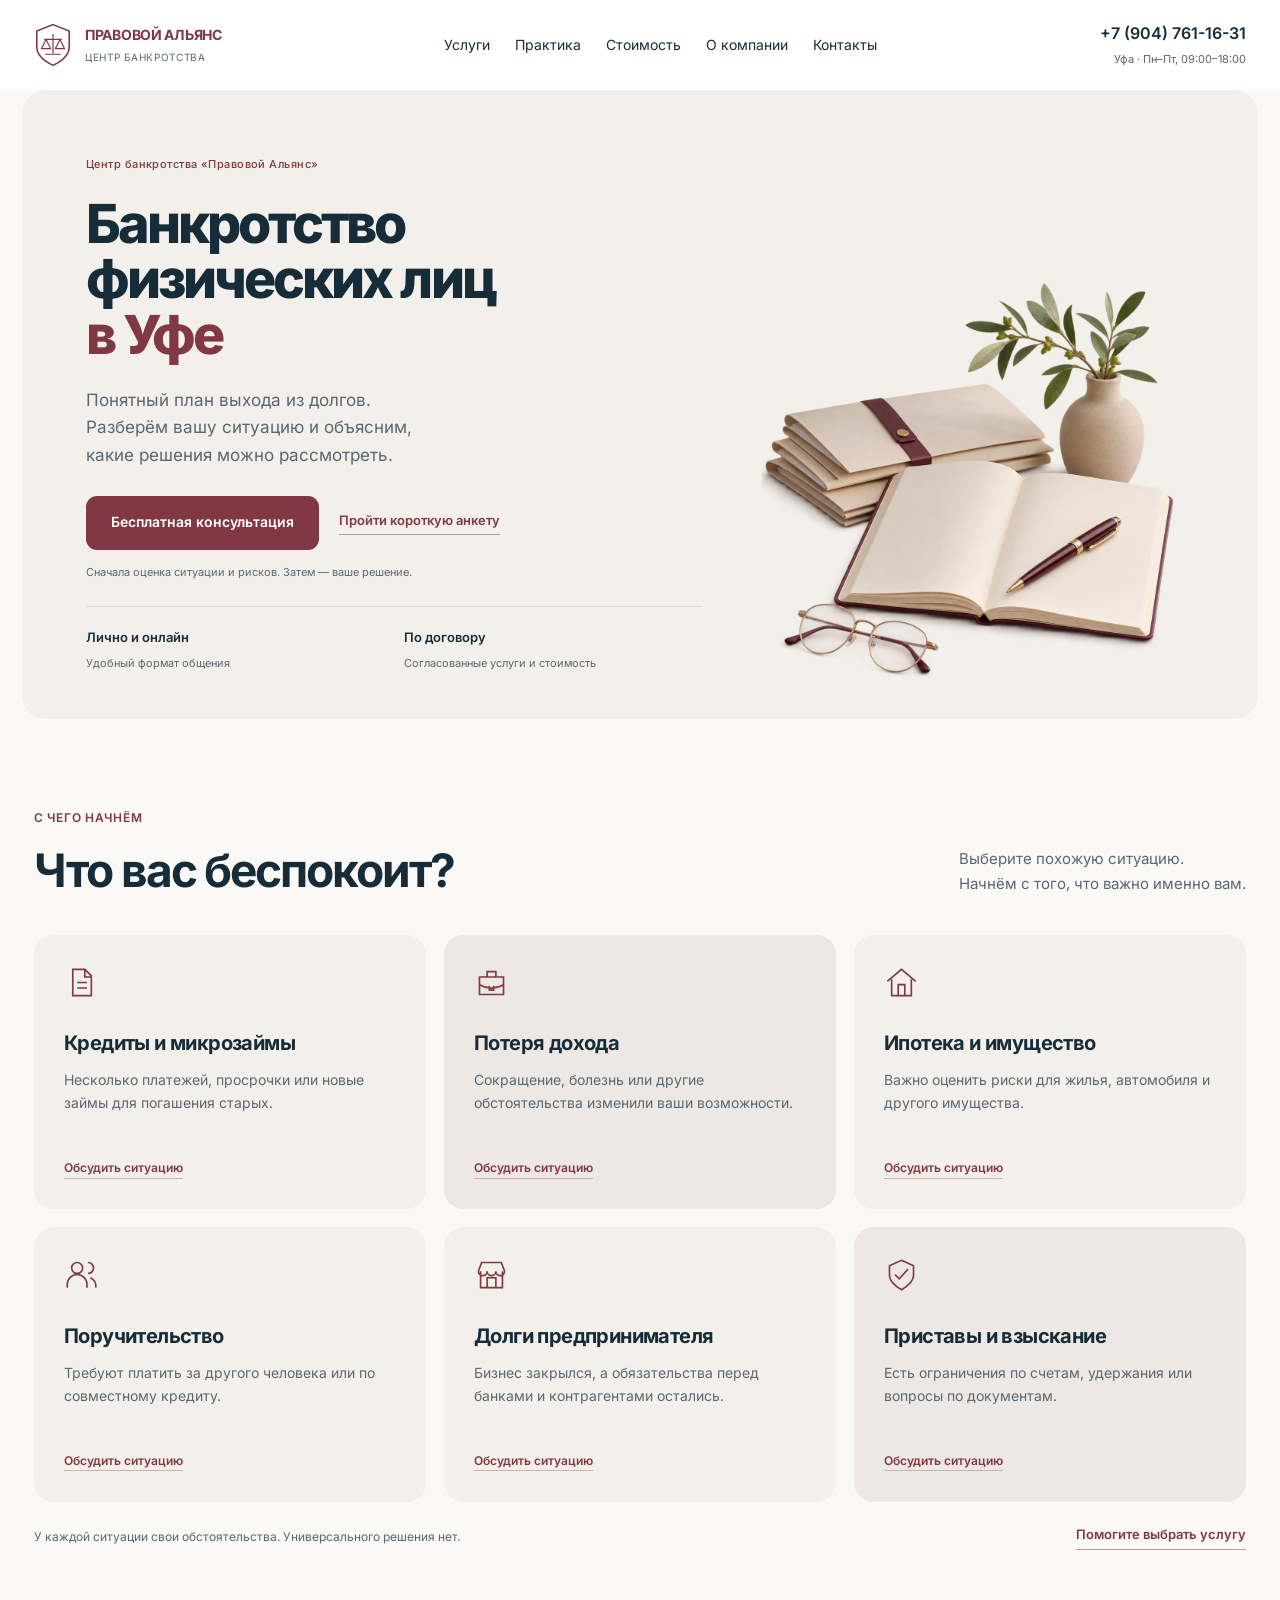
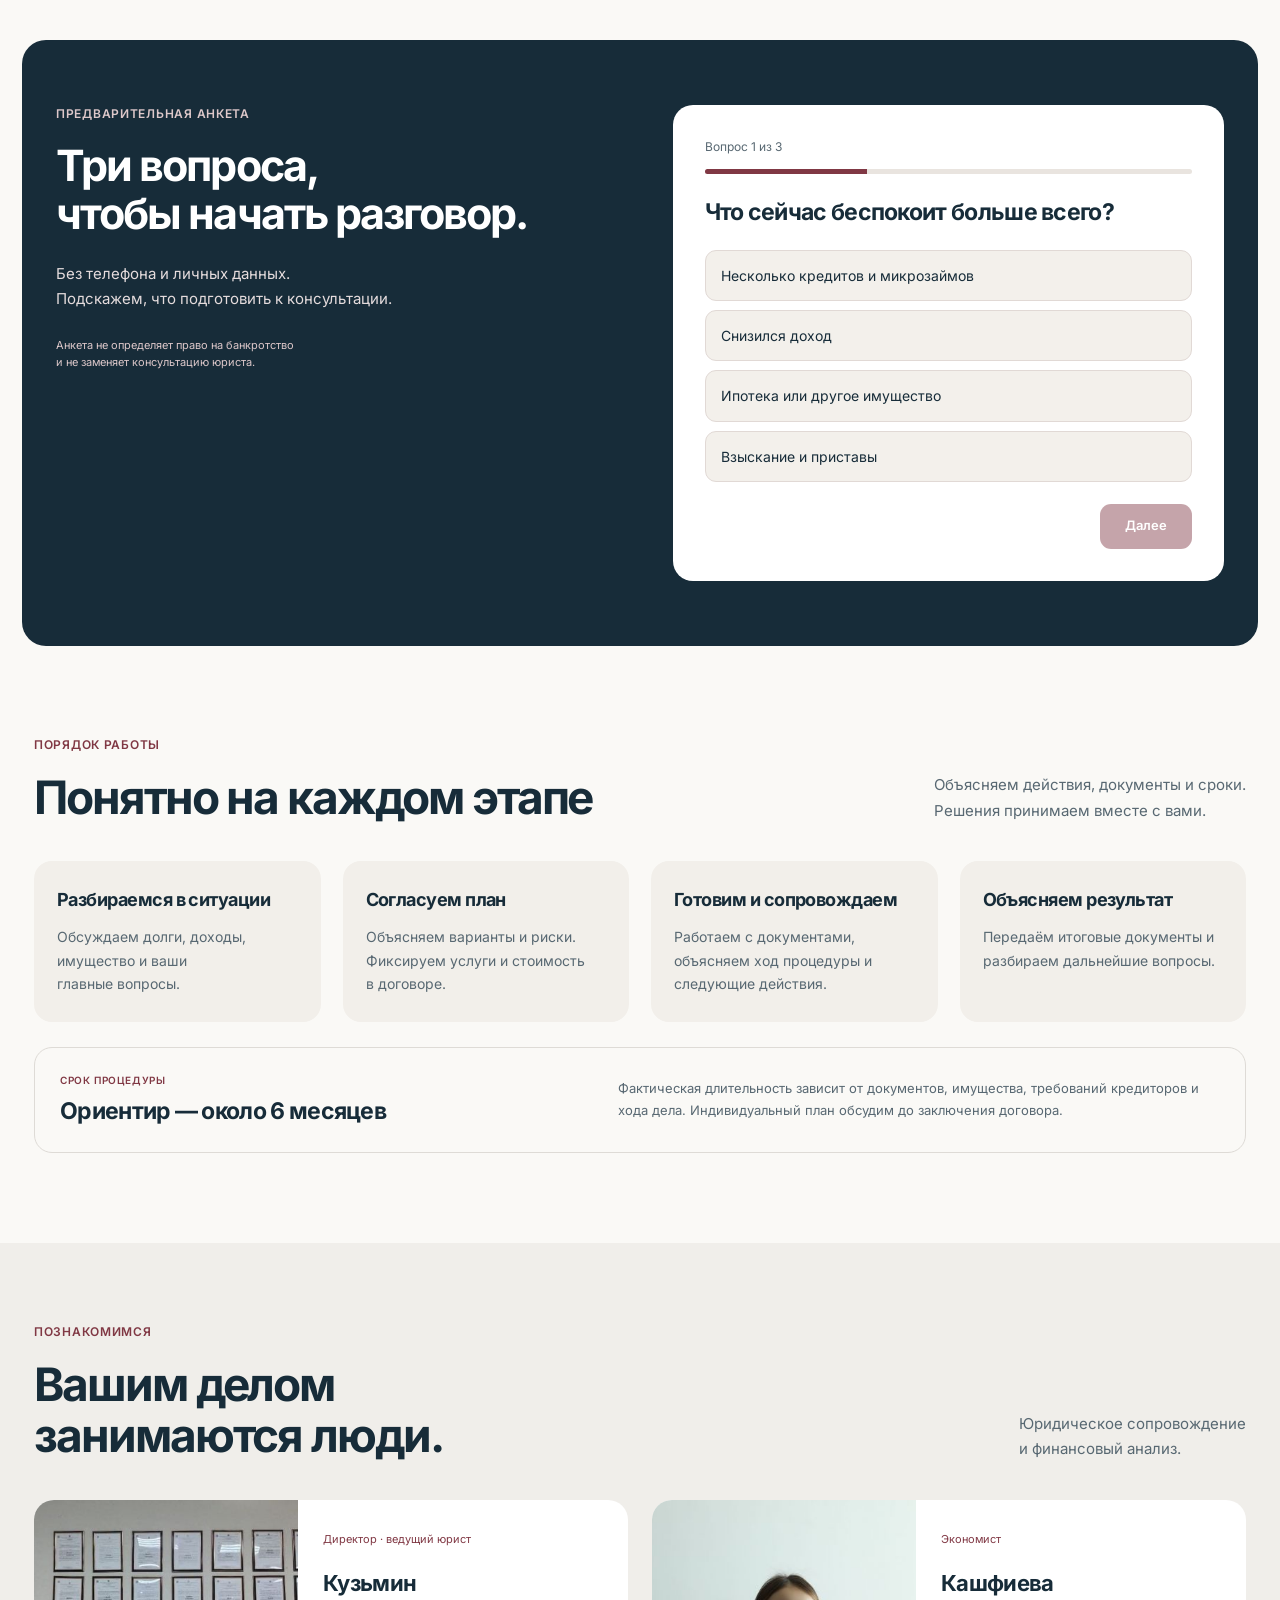
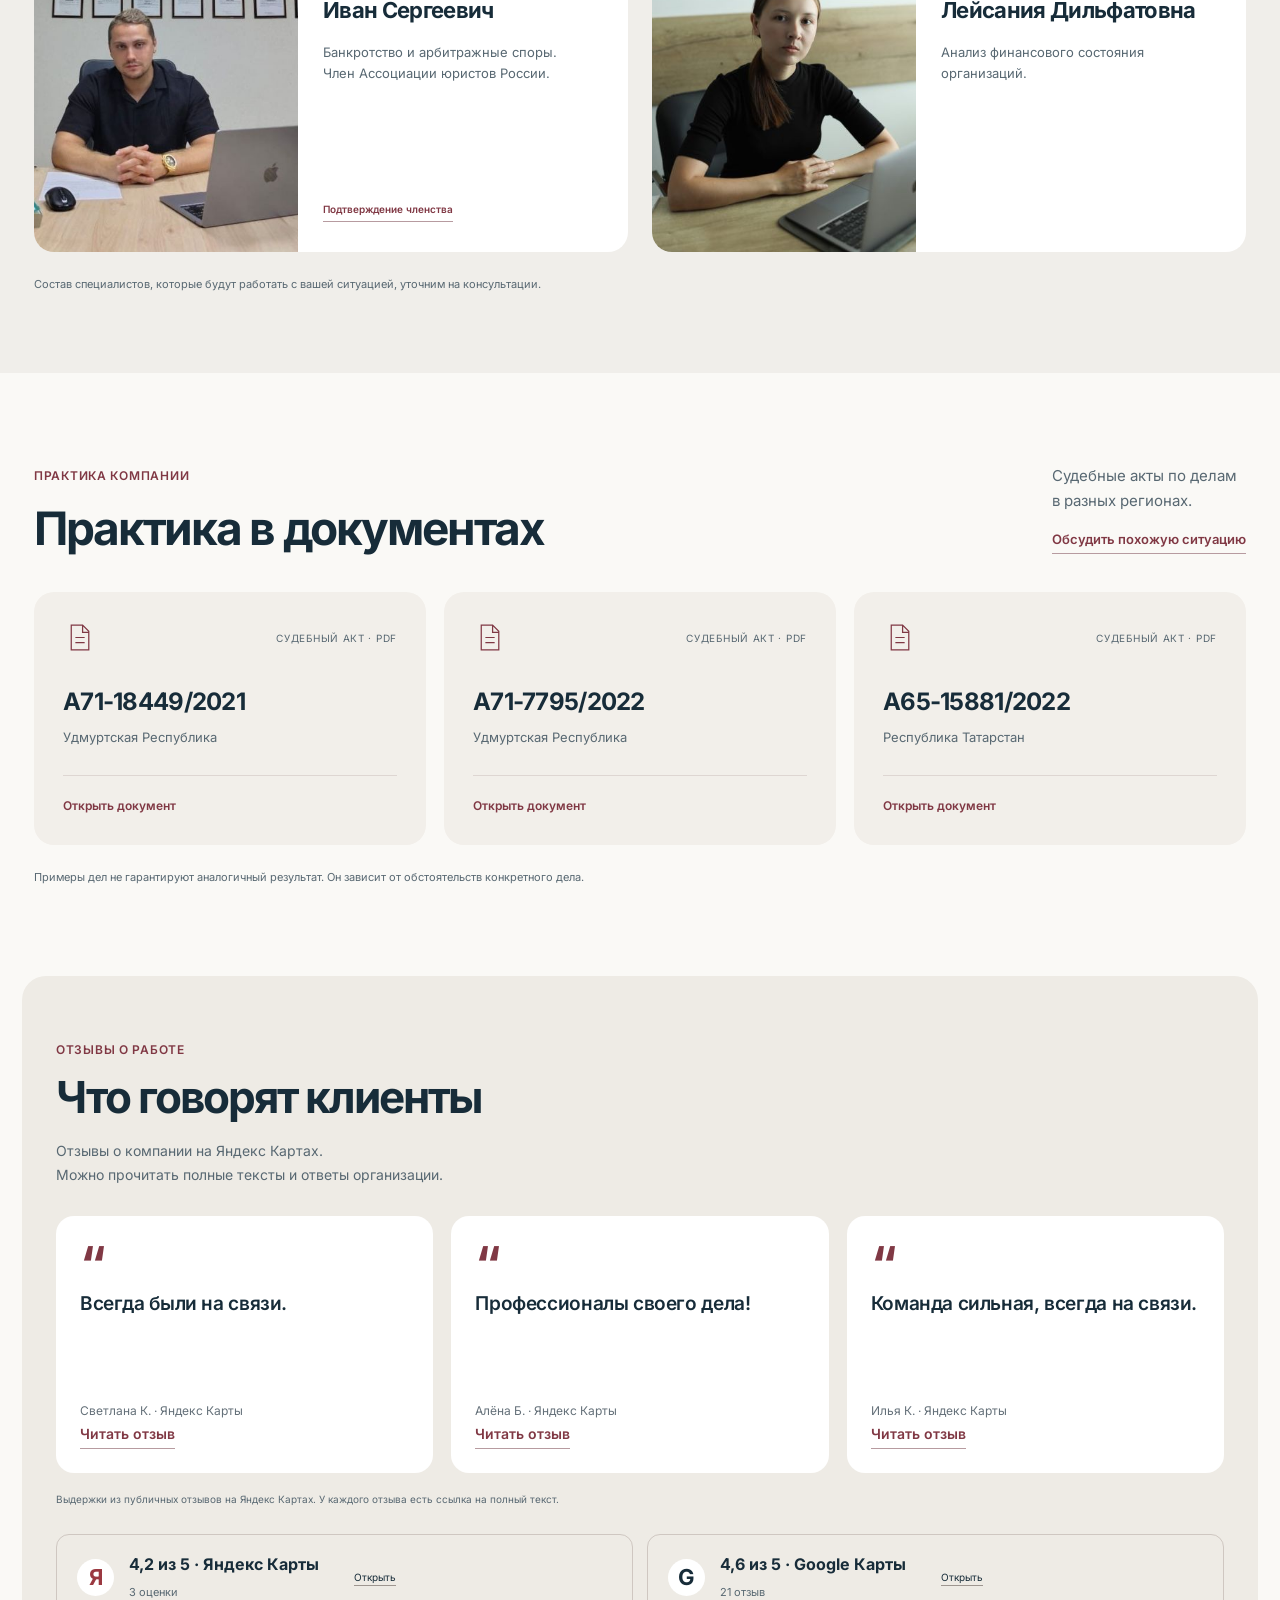
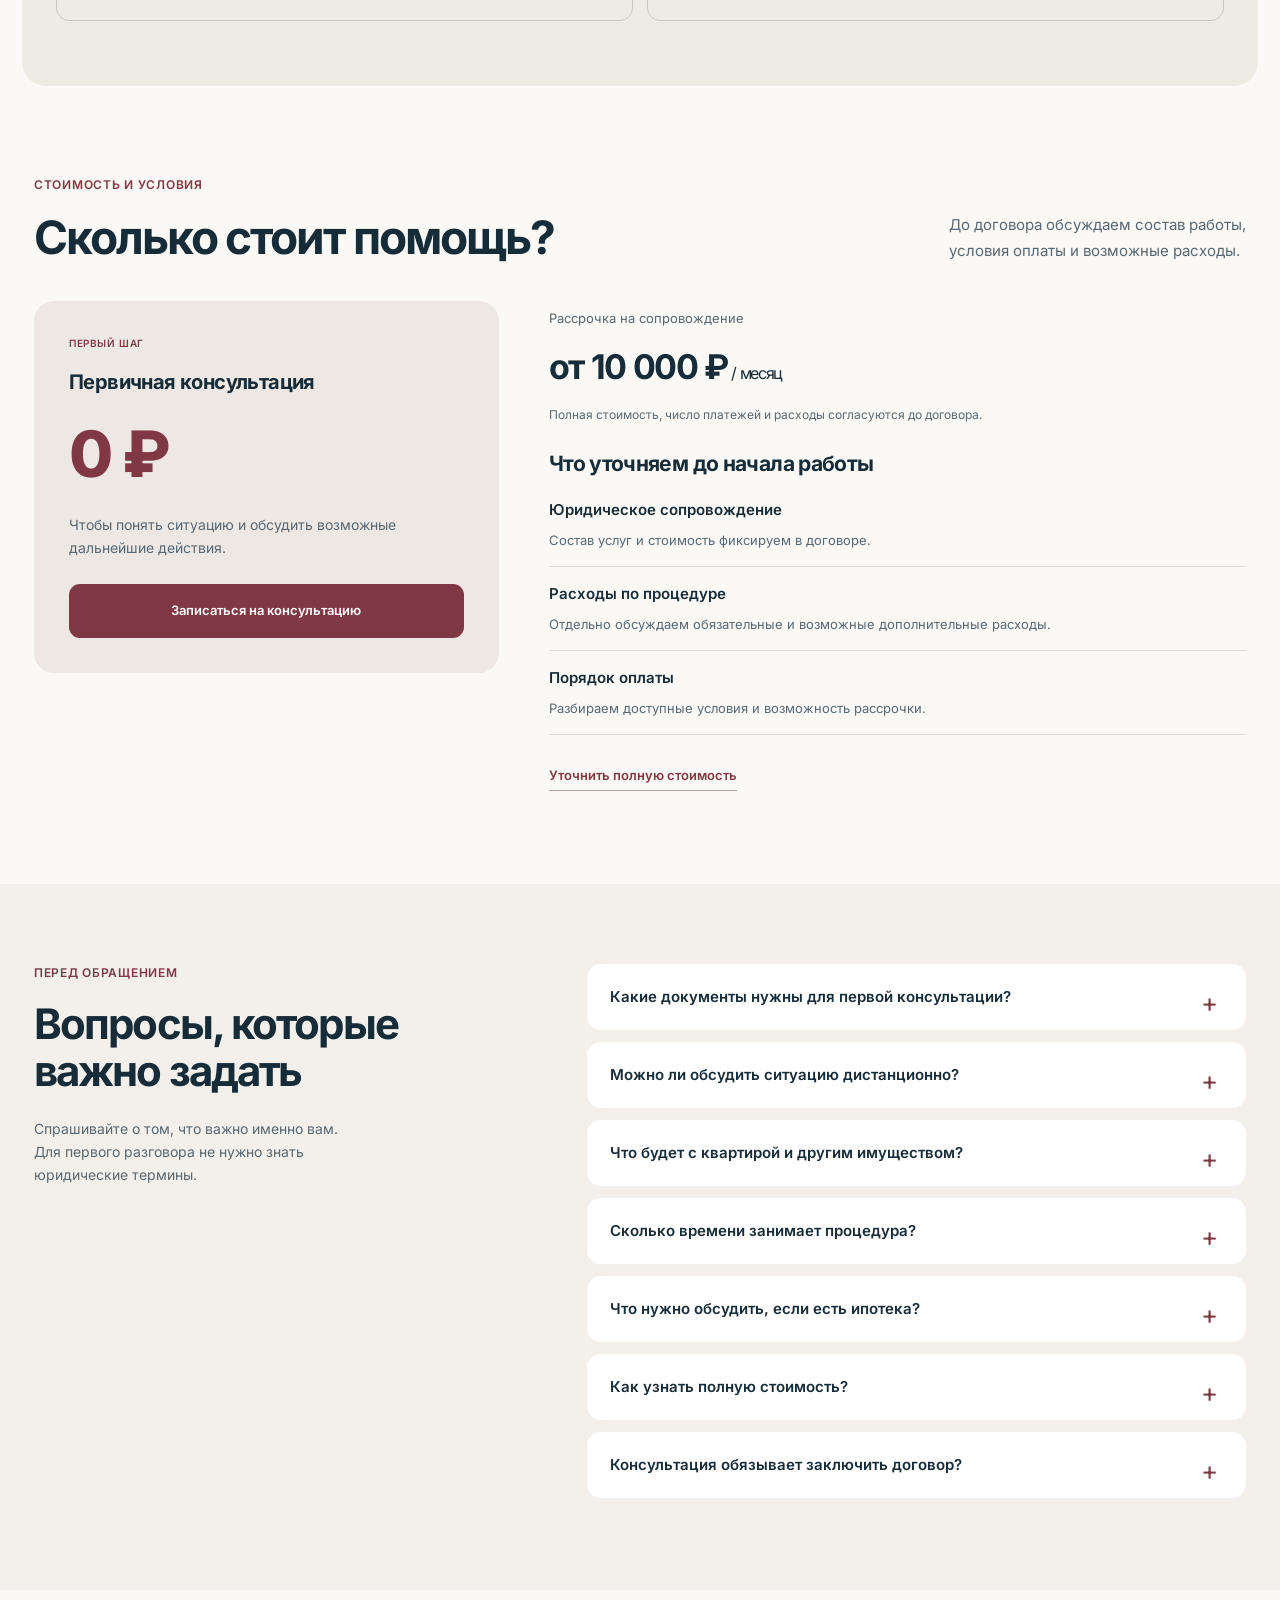
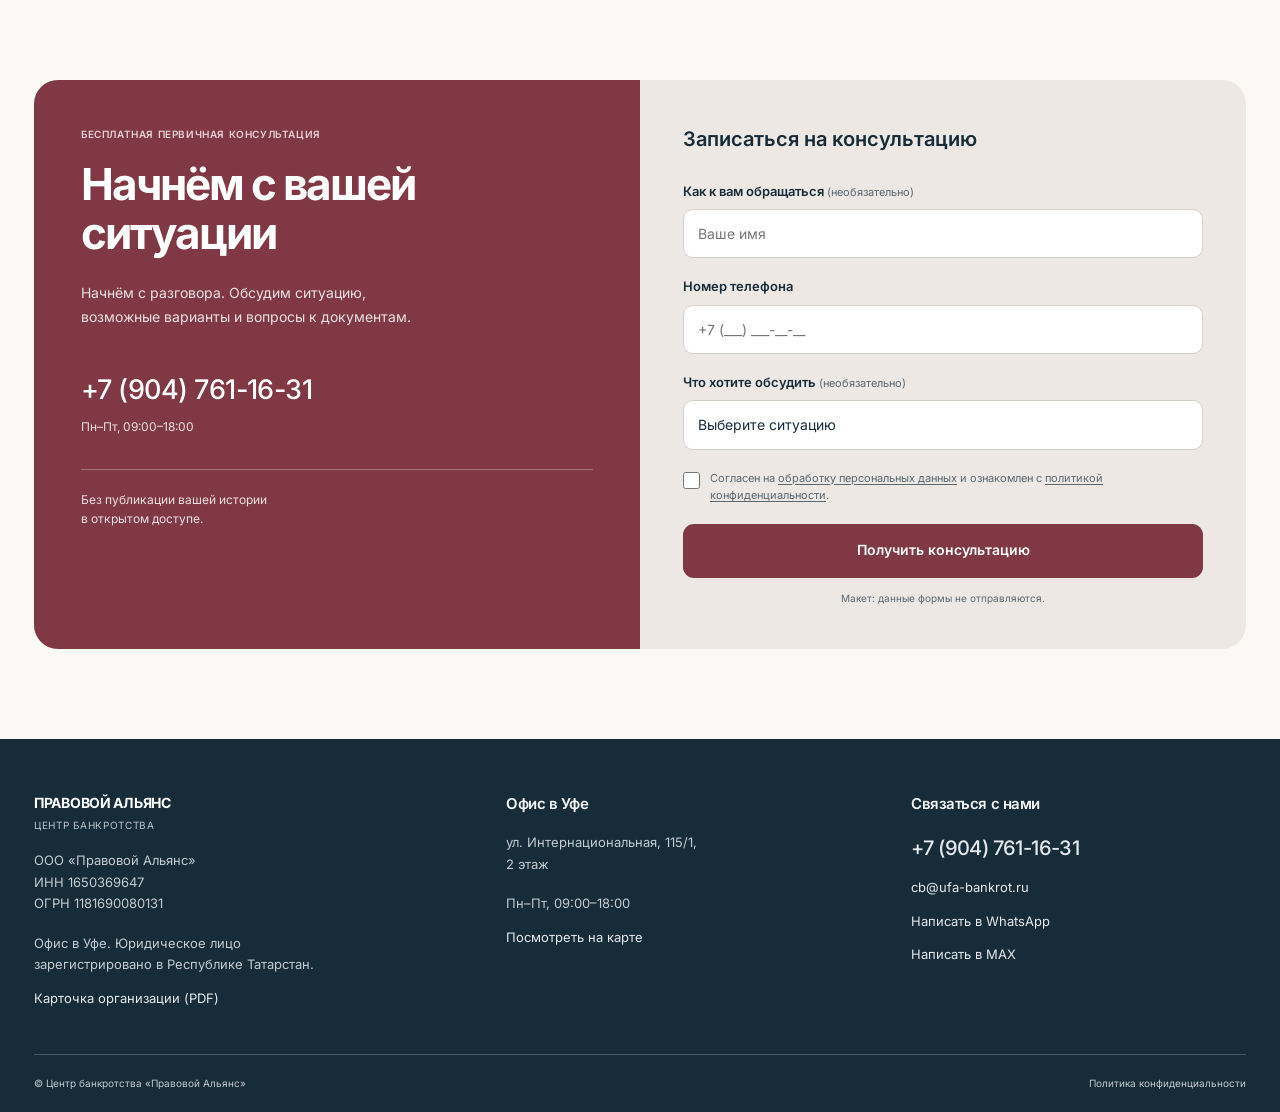
==== commit a0b7ceca: "Replace doorway with warm transparent document still life" ====
--- a/door.html
+++ b/door.html
@@ -6,7 +6,7 @@
 <title>Правовой Альянс — банкротство физических лиц в Уфе</title>
 <meta name="description" content="Концепция главной страницы Центра банкротства «Правовой Альянс». Бесплатная первичная консультация в Уфе и дистанционно.">
 <link rel="stylesheet" href="fonts.css"><link rel="stylesheet" href="styles.css?v=6">
-<style>.hero-visual{padding-bottom:0!important}.hero-visual img{height:100%!important;object-position:center!important}</style></head>
+<style>.hero-visual{padding-bottom:0!important}.hero-visual img{height:100%!important;object-position:center bottom!important;object-fit:contain!important}</style></head>
 <body>
 
 <header class="header"><div class="wrap header-inner">
@@ -20,7 +20,7 @@
 <div class="hero-content"><p class="eyebrow"><span class="line"></span>Центр банкротства «Правовой Альянс»</p><h1>Банкротство<br> физических лиц<br> <span>в Уфе</span></h1><p class="hero-sub">Понятный план выхода из долгов.<br> Разберём вашу ситуацию и объясним,<br class="desktop-only"> какие решения можно рассмотреть.</p>
 <div class="hero-actions"><a class="button primary" href="#consultation">Бесплатная консультация</a><a class="text-link" href="#quiz">Пройти короткую анкету</a></div><p class="microcopy">Сначала оценка ситуации и рисков. Затем — ваше решение.</p>
 <div class="hero-facts"><div><strong>Лично и онлайн</strong><span>Удобный формат общения</span></div><div><strong>По договору</strong><span>Согласованные услуги и стоимость</span></div></div></div>
-<div class="hero-visual"><div class="hero-wordmark" aria-hidden="true">ПРАВОВОЙ<br> АЛЬЯНС</div><img src="open-door.png" alt="Светлая лестница к открытому дверному проёму" fetchpriority="high"></div></section>
+<div class="hero-visual"><div class="hero-wordmark" aria-hidden="true">ПРАВОВОЙ<br> АЛЬЯНС</div><img src="calm-plan.png" alt="Аккуратные документы, блокнот и ветка оливы" fetchpriority="high"></div></section>
 <section class="situations section wrap" id="situations"><div class="section-top"><div><p class="eyebrow">С чего начнём</p><h2>Что вас беспокоит?</h2></div><p class="section-lead">Выберите похожую ситуацию.<br> Начнём с того, что важно именно вам.</p></div>
 <div class="situation-grid">
 <button class="situation" data-situation="Кредиты и микрозаймы"><svg><use href="#i-doc"/></svg><h3>Кредиты и микрозаймы</h3><p>Несколько платежей, просрочки или новые займы для погашения старых.</p><span>Обсудить ситуацию</span></button>
